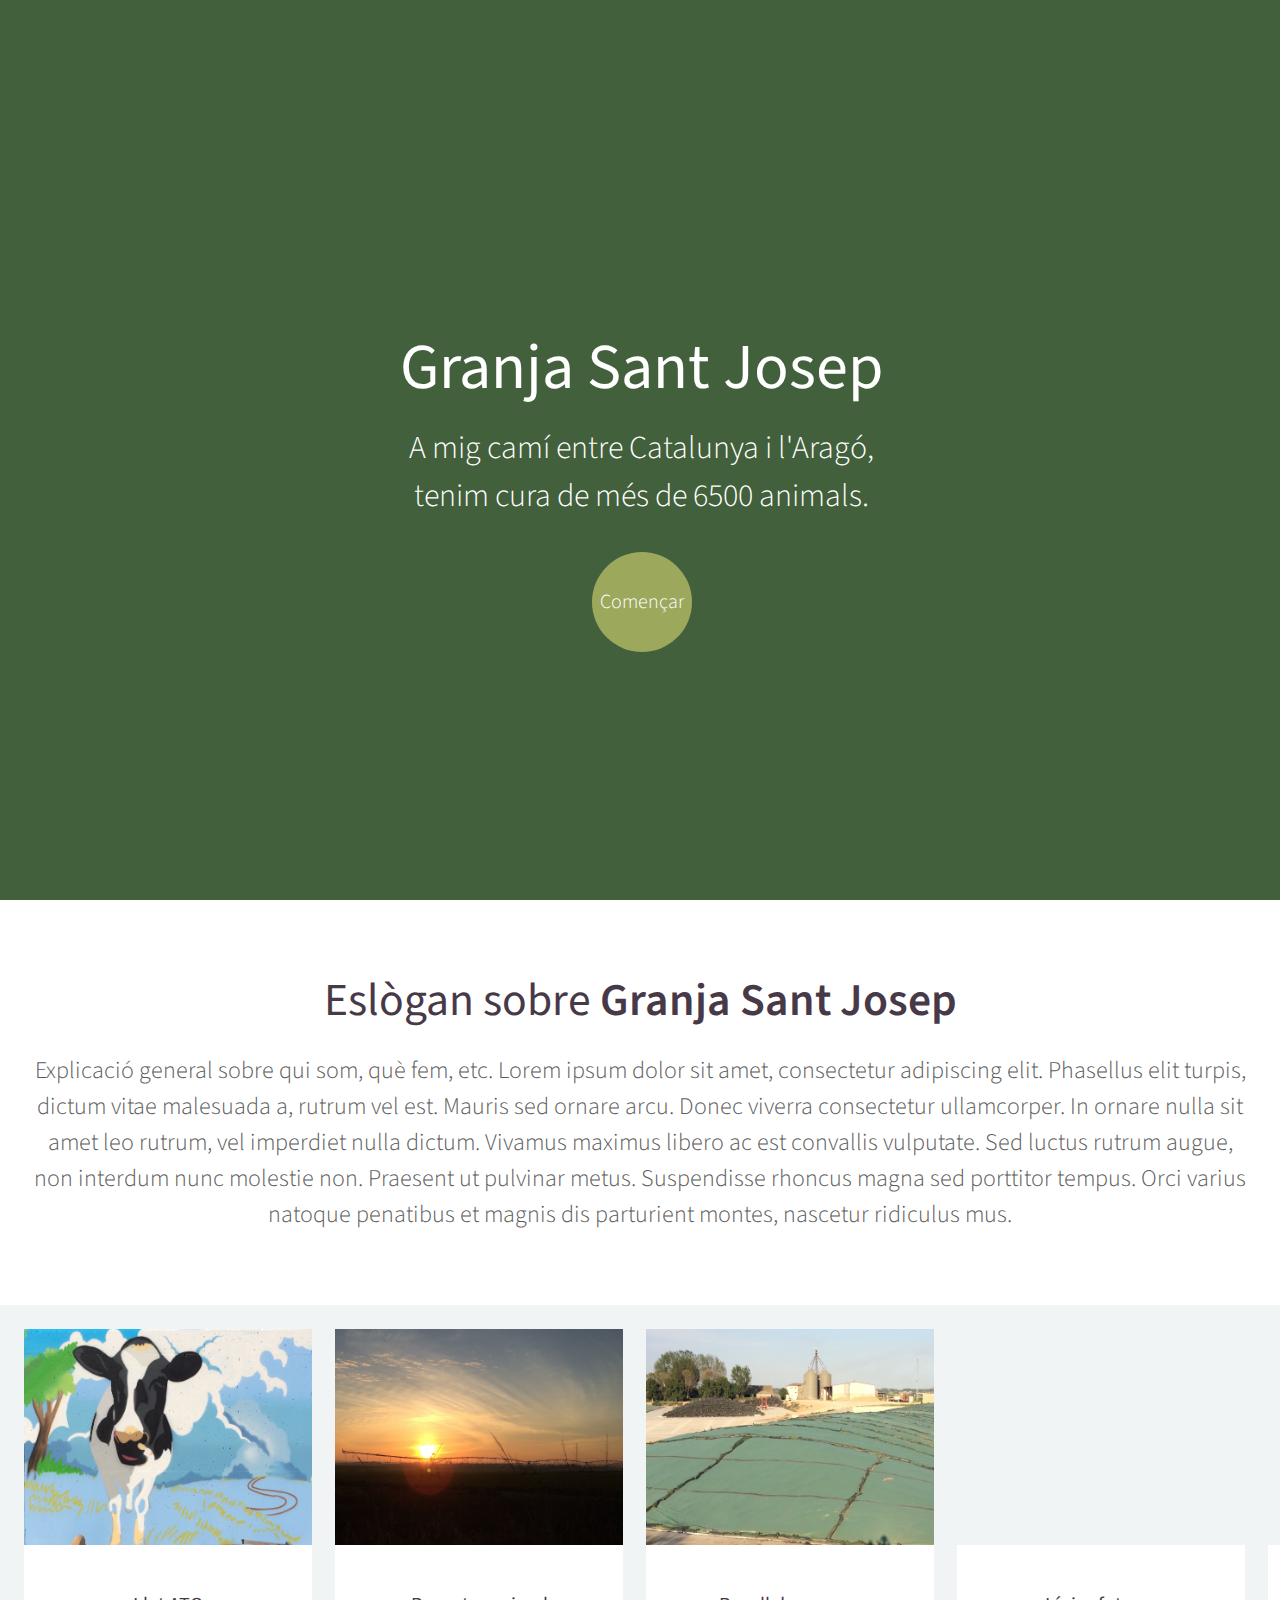
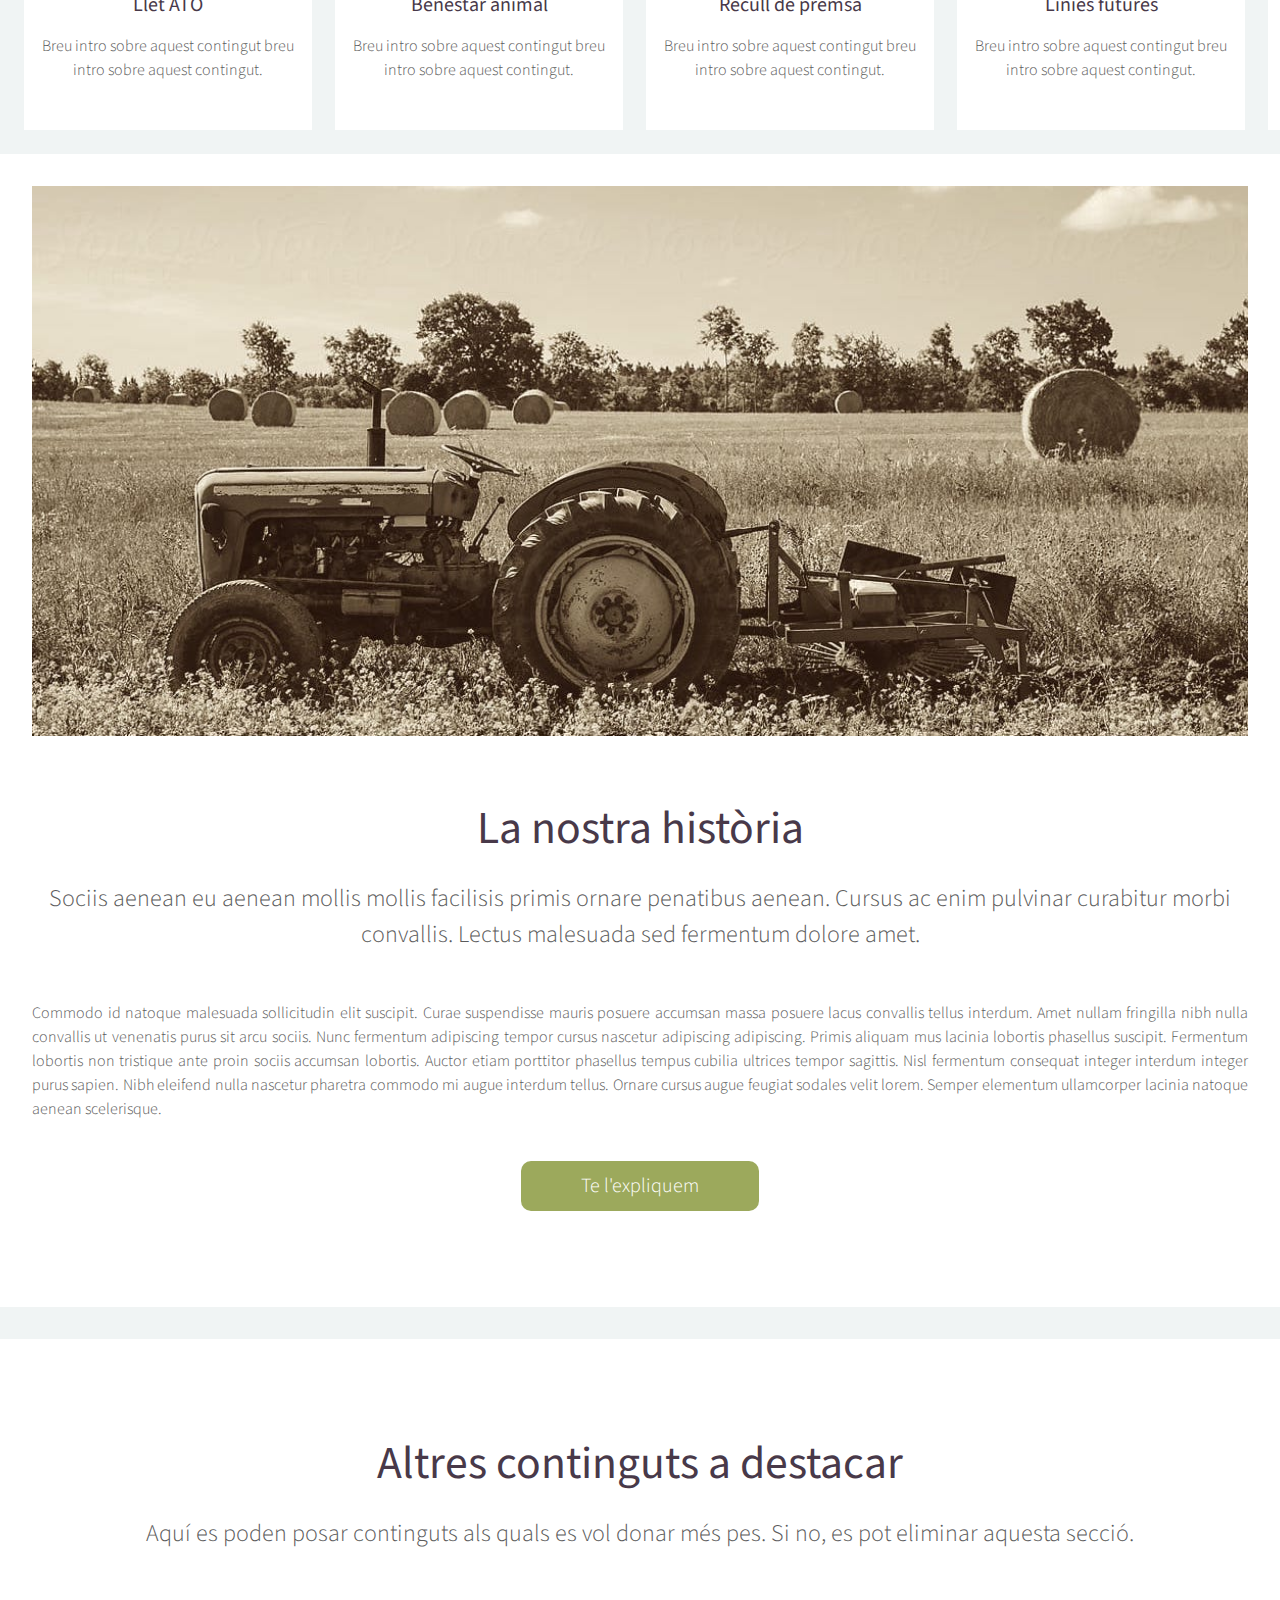
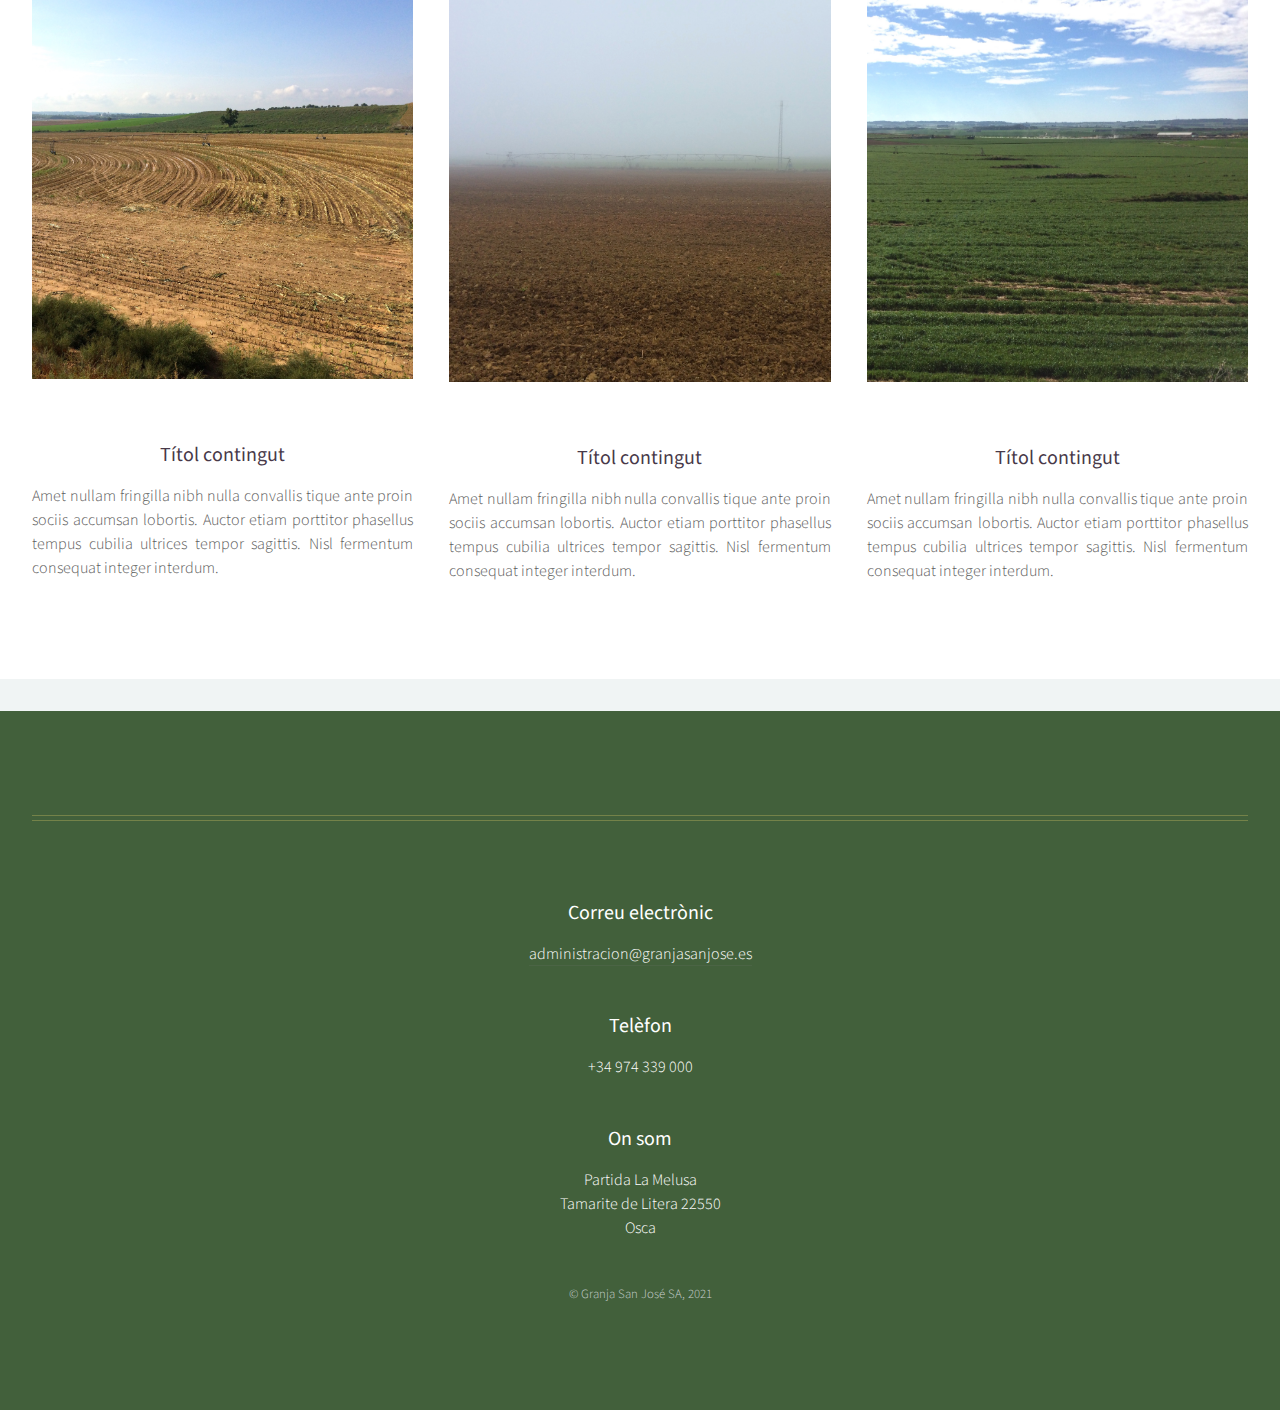
==== index.html @ 2ce29390 "Proof of concept" ====
<!DOCTYPE HTML>
<!--
	Helios by HTML5 UP
	html5up.net | @ajlkn
	Free for personal and commercial use under the CCA 3.0 license (html5up.net/license)
-->
<html>
	<head>
		<title>Granja Sant Josep</title>
		<meta charset="utf-8" />
		<meta name="viewport" content="width=device-width, initial-scale=1, user-scalable=no" />
		<link rel="stylesheet" href="assets/css/main.css" />
		<noscript><link rel="stylesheet" href="assets/css/noscript.css" /></noscript>
	</head>
	<body class="homepage is-preload">
		<div id="page-wrapper">

			<!-- Header -->
				<div id="header">

					<!-- Inner -->
						<div class="inner">
							<header>
								<h1><a href="index.html" id="logo">Granja Sant Josep</a></h1>
								<br />
								<p>A mig camí entre Catalunya i l'Aragó,<br />
									tenim cura de més de 6500 animals.</p>
							</header>
							<footer>
								<a href="#banner" class="button circled scrolly">Començar</a>
							</footer>
						</div>

				</div>

			<!-- Banner -->
				<section id="banner">
					<header>
						<h2>Eslògan sobre <strong>Granja Sant Josep</strong></h2>
						<p>
							Explicació general sobre qui som, què fem, etc. Lorem ipsum dolor sit amet, consectetur adipiscing elit. Phasellus elit turpis, dictum vitae malesuada a, rutrum vel est. Mauris sed ornare arcu. Donec viverra consectetur ullamcorper. In ornare nulla sit amet leo rutrum, vel imperdiet nulla dictum. Vivamus maximus libero ac est convallis vulputate. Sed luctus rutrum augue, non interdum nunc molestie non. Praesent ut pulvinar metus. Suspendisse rhoncus magna sed porttitor tempus. Orci varius natoque penatibus et magnis dis parturient montes, nascetur ridiculus mus.
						</p>
					</header>
				</section>

			<!-- Carousel -->
				<section class="carousel">
					<div class="reel">

						<article>
							<a href="#" class="image featured"><img src="images/pic01.jpg" alt="" /></a>
							<header>
								<h3><a href="#">Llet ATO</a></h3>
							</header>
							<p>Breu intro sobre aquest contingut breu intro sobre aquest contingut.</p>
						</article>

						<article>
							<a href="#" class="image featured"><img src="images/pic02.jpg" alt="" /></a>
							<header>
								<h3><a href="#">Benestar animal</a></h3>
							</header>
							<p>Breu intro sobre aquest contingut breu intro sobre aquest contingut.</p>
						</article>

						<article>
							<a href="#" class="image featured"><img src="images/pic03.jpg" alt="" /></a>
							<header>
								<h3><a href="#">Recull de premsa</a></h3>
							</header>
							<p>Breu intro sobre aquest contingut breu intro sobre aquest contingut.</p>
						</article>

						<article>
							<a href="#" class="image featured"><img src="images/pic04.jpg" alt="" /></a>
							<header>
								<h3><a href="#">Línies futures</a></h3>
							</header>
							<p>Breu intro sobre aquest contingut breu intro sobre aquest contingut.</p>
						</article>

						<article>
							<a href="#" class="image featured"><img src="images/pic05.jpg" alt="" /></a>
							<header>
								<h3><a href="#">El nostre equip</a></h3>
							</header>
							<p>Breu intro sobre aquest contingut breu intro sobre aquest contingut.</p>
						</article>

						<article>
							<a href="#" class="image featured"><img src="images/pic06.jpg" alt="" /></a>
							<header>
								<h3><a href="#">Treballa amb nosaltres</a></h3>
							</header>
							<p>Breu intro sobre aquest contingut breu intro sobre aquest contingut.</p>
						</article>

					</div>
				</section>

			<!-- Main -->
				<div class="wrapper style2">

					<article id="main" class="container special">
						<a href="#" class="image featured"><img src="images/history.jpg" alt="" /></a>
						<header>
							<h2><a href="#">La nostra història</a></h2>
							<p>
								Sociis aenean eu aenean mollis mollis facilisis primis ornare penatibus aenean. Cursus ac enim
								pulvinar curabitur morbi convallis. Lectus malesuada sed fermentum dolore amet.
							</p>
						</header>
						<p>
							Commodo id natoque malesuada sollicitudin elit suscipit. Curae suspendisse mauris posuere accumsan massa
							posuere lacus convallis tellus interdum. Amet nullam fringilla nibh nulla convallis ut venenatis purus
							sit arcu sociis. Nunc fermentum adipiscing tempor cursus nascetur adipiscing adipiscing. Primis aliquam
							mus lacinia lobortis phasellus suscipit. Fermentum lobortis non tristique ante proin sociis accumsan
							lobortis. Auctor etiam porttitor phasellus tempus cubilia ultrices tempor sagittis. Nisl fermentum
							consequat integer interdum integer purus sapien. Nibh eleifend nulla nascetur pharetra commodo mi augue
							interdum tellus. Ornare cursus augue feugiat sodales velit lorem. Semper elementum ullamcorper lacinia
							natoque aenean scelerisque.
						</p>
						<footer>
							<a href="#" class="button">Te l'expliquem</a>
						</footer>
					</article>

				</div>

			<!-- Features -->
				<div class="wrapper style1">

					<section id="features" class="container special">
						<header>
							<h2>Altres continguts a destacar</h2>
							<p>Aquí es poden posar continguts als quals es vol donar més pes. Si no, es pot eliminar aquesta secció.</p>
						</header>
						<div class="row">
							<article class="col-4 col-12-mobile special">
								<a href="#" class="image featured"><img src="images/pic07.jpg" alt="" /></a>
								<header>
									<h3><a href="#">Títol contingut</a></h3>
								</header>
								<p>
									Amet nullam fringilla nibh nulla convallis tique ante proin sociis accumsan lobortis. Auctor etiam
									porttitor phasellus tempus cubilia ultrices tempor sagittis. Nisl fermentum consequat integer interdum.
								</p>
							</article>
							<article class="col-4 col-12-mobile special">
								<a href="#" class="image featured"><img src="images/pic08.jpg" alt="" /></a>
								<header>
									<h3><a href="#">Títol contingut</a></h3>
								</header>
								<p>
									Amet nullam fringilla nibh nulla convallis tique ante proin sociis accumsan lobortis. Auctor etiam
									porttitor phasellus tempus cubilia ultrices tempor sagittis. Nisl fermentum consequat integer interdum.
								</p>
							</article>
							<article class="col-4 col-12-mobile special">
								<a href="#" class="image featured"><img src="images/pic09.jpg" alt="" /></a>
								<header>
									<h3><a href="#">Títol contingut</a></h3>
								</header>
								<p>
									Amet nullam fringilla nibh nulla convallis tique ante proin sociis accumsan lobortis. Auctor etiam
									porttitor phasellus tempus cubilia ultrices tempor sagittis. Nisl fermentum consequat integer interdum.
								</p>
							</article>
						</div>
					</section>

				</div>

			<!-- Footer -->
				<div id="footer">
					<div class="container">
						<div class="row">
							<div class="col-12">
<hr />
								<!-- Contact -->
									<section class="contact">
										<header>
											<h3>Correu electrònic</h3>
										</header>
										<p><a href="#">administracion@granjasanjose.es</a></p>
										<header>
											<h3>Telèfon</h3>
										</header>
										<p>+34 974 339 000</p>
										<header>
											<h3>On som</h3>
										</header>
										<p>Partida La Melusa<br />
											Tamarite de Litera 22550<br />
											Osca</p>									
										</section>

								<!-- Copyright -->
									<div class="copyright">
										<ul class="menu">
											<li>&copy; Granja San José SA, 2021</li>
										</ul>
									</div>

							</div>

						</div>
					</div>
				</div>

		</div>

		<!-- Scripts -->
			<script src="assets/js/jquery.min.js"></script>
			<script src="assets/js/jquery.dropotron.min.js"></script>
			<script src="assets/js/jquery.scrolly.min.js"></script>
			<script src="assets/js/jquery.scrollex.min.js"></script>
			<script src="assets/js/browser.min.js"></script>
			<script src="assets/js/breakpoints.min.js"></script>
			<script src="assets/js/util.js"></script>
			<script src="assets/js/main.js"></script>

	</body>
</html>
---- assets/css/main.css ----
@charset "UTF-8";
@import url("https://fonts.googleapis.com/css?family=Source+Sans+Pro:300,300italic,400,400italic,600");
@import url("fontawesome-all.min.css");
html,
body,
div,
span,
applet,
object,
iframe,
h1,
h2,
h3,
h4,
h5,
h6,
p,
blockquote,
pre,
a,
abbr,
acronym,
address,
big,
cite,
code,
del,
dfn,
em,
img,
ins,
kbd,
q,
s,
samp,
small,
strike,
strong,
sub,
sup,
tt,
var,
b,
u,
i,
center,
dl,
dt,
dd,
ol,
ul,
li,
fieldset,
form,
label,
legend,
table,
caption,
tbody,
tfoot,
thead,
tr,
th,
td,
article,
aside,
canvas,
details,
embed,
figure,
figcaption,
footer,
header,
hgroup,
menu,
nav,
output,
ruby,
section,
summary,
time,
mark,
audio,
video {
  margin: 0;
  padding: 0;
  border: 0;
  font-size: 100%;
  font: inherit;
  vertical-align: baseline;
}

article,
aside,
details,
figcaption,
figure,
footer,
header,
hgroup,
menu,
nav,
section {
  display: block;
}

body {
  line-height: 1;
}

ol,
ul {
  list-style: none;
}

blockquote,
q {
  quotes: none;
}

blockquote:before, blockquote:after,
q:before,
q:after {
  content: "";
  content: none;
}

table {
  border-collapse: collapse;
  border-spacing: 0;
}

body {
  -webkit-text-size-adjust: none;
}

mark {
  background-color: transparent;
  color: inherit;
}

input::-moz-focus-inner {
  border: 0;
  padding: 0;
}

input,
select,
textarea {
  -moz-appearance: none;
  -webkit-appearance: none;
  -ms-appearance: none;
  appearance: none;
}

/* Basic */
html {
  -webkit-box-sizing: border-box;
          box-sizing: border-box;
}

*,
*:before,
*:after {
  -webkit-box-sizing: inherit;
          box-sizing: inherit;
}

body {
  background: #f0f4f4;
  color: #5b5b5b;
  font-size: 15pt;
  line-height: 1.85em;
  font-family: "Source Sans Pro", sans-serif;
  font-weight: 300;
}

body.is-preload *,
body.is-preload *:before,
body.is-preload *:after {
  -webkit-animation: none !important;
  animation: none !important;
  -webkit-transition: none !important;
  transition: none !important;
}

input,
textarea,
select {
  font-size: 15pt;
  line-height: 1.85em;
  font-family: "Source Sans Pro", sans-serif;
  font-weight: 300;
}

h1,
h2,
h3,
h4,
h5,
h6 {
  font-weight: 400;
  color: #483949;
  line-height: 1.25em;
}

h1 a,
h2 a,
h3 a,
h4 a,
h5 a,
h6 a {
  color: inherit;
  text-decoration: none;
  border-bottom-color: transparent;
}

h1 strong,
h2 strong,
h3 strong,
h4 strong,
h5 strong,
h6 strong {
  font-weight: 600;
}

h2 {
  font-size: 2.85em;
}

h3 {
  font-size: 1.25em;
}

h4 {
  font-size: 1em;
  margin: 0 0 0.25em 0;
}

strong,
b {
  font-weight: 400;
  color: #483949;
}

em,
i {
  font-style: italic;
}

a {
  color: inherit;
  border-bottom: solid 1px rgba(128, 128, 128, 0.15);
  text-decoration: none;
  -webkit-transition: background-color 0.35s ease-in-out, color 0.35s ease-in-out, border-bottom-color 0.35s ease-in-out;
  transition: background-color 0.35s ease-in-out, color 0.35s ease-in-out, border-bottom-color 0.35s ease-in-out;
}

a:hover {
  color: #748249;
  border-bottom-color: transparent;
}

sub {
  position: relative;
  top: 0.5em;
  font-size: 0.8em;
}

sup {
  position: relative;
  top: -0.5em;
  font-size: 0.8em;
}

blockquote {
  border-left: solid 0.5em #ddd;
  padding: 1em 0 1em 2em;
  font-style: italic;
}

p,
ul,
ol,
dl,
table {
  margin-bottom: 1em;
}

p {
  text-align: justify;
}

br.clear {
  clear: both;
}

hr {
  position: relative;
  display: block;
  border: 0;
  top: 0em;
  margin-bottom: 5em;
  height: 6px;
  border-top: solid 1px #748249;
  border-bottom: solid 1px #748249;
}

hr:before {
  left: -1px;
}

hr:after {
  right: -1px;
}

.timestamp {
  color: rgba(128, 128, 128, 0.75);
  font-size: 0.8em;
}

/* Container */
.container {
  margin: 0 auto;
  max-width: 100%;
  width: 1400px;
}

@media screen and (max-width: 1680px) {
  .container {
    width: 1200px;
  }
}

@media screen and (max-width: 1280px) {
  .container {
    width: 100%;
  }
}

@media screen and (max-width: 960px) {
  .container {
    width: 100%;
  }
}

@media screen and (max-width: 840px) {
  .container {
    width: 100%;
  }
}

@media screen and (max-width: 736px) {
  .container {
    width: 100%;
  }
}

/* Row */
.row {
  display: -webkit-box;
  display: -ms-flexbox;
  display: flex;
  -ms-flex-wrap: wrap;
      flex-wrap: wrap;
  -webkit-box-sizing: border-box;
          box-sizing: border-box;
  -webkit-box-align: stretch;
      -ms-flex-align: stretch;
          align-items: stretch;
}

.row > * {
  -webkit-box-sizing: border-box;
          box-sizing: border-box;
}

.row.gtr-uniform > * > :last-child {
  margin-bottom: 0;
}

.row.aln-left {
  -webkit-box-pack: start;
      -ms-flex-pack: start;
          justify-content: flex-start;
}

.row.aln-center {
  -webkit-box-pack: center;
      -ms-flex-pack: center;
          justify-content: center;
}

.row.aln-right {
  -webkit-box-pack: end;
      -ms-flex-pack: end;
          justify-content: flex-end;
}

.row.aln-top {
  -webkit-box-align: start;
      -ms-flex-align: start;
          align-items: flex-start;
}

.row.aln-middle {
  -webkit-box-align: center;
      -ms-flex-align: center;
          align-items: center;
}

.row.aln-bottom {
  -webkit-box-align: end;
      -ms-flex-align: end;
          align-items: flex-end;
}

.row > .imp {
  -webkit-box-ordinal-group: 0;
      -ms-flex-order: -1;
          order: -1;
}

.row > .col-1 {
  width: 8.33333%;
}

.row > .off-1 {
  margin-left: 8.33333%;
}

.row > .col-2 {
  width: 16.66667%;
}

.row > .off-2 {
  margin-left: 16.66667%;
}

.row > .col-3 {
  width: 25%;
}

.row > .off-3 {
  margin-left: 25%;
}

.row > .col-4 {
  width: 33.33333%;
}

.row > .off-4 {
  margin-left: 33.33333%;
}

.row > .col-5 {
  width: 41.66667%;
}

.row > .off-5 {
  margin-left: 41.66667%;
}

.row > .col-6 {
  width: 50%;
}

.row > .off-6 {
  margin-left: 50%;
}

.row > .col-7 {
  width: 58.33333%;
}

.row > .off-7 {
  margin-left: 58.33333%;
}

.row > .col-8 {
  width: 66.66667%;
}

.row > .off-8 {
  margin-left: 66.66667%;
}

.row > .col-9 {
  width: 75%;
}

.row > .off-9 {
  margin-left: 75%;
}

.row > .col-10 {
  width: 83.33333%;
}

.row > .off-10 {
  margin-left: 83.33333%;
}

.row > .col-11 {
  width: 91.66667%;
}

.row > .off-11 {
  margin-left: 91.66667%;
}

.row > .col-12 {
  width: 100%;
}

.row > .off-12 {
  margin-left: 100%;
}

.row.gtr-0 {
  margin-top: 0px;
  margin-left: 0px;
}

.row.gtr-0 > * {
  padding: 0px 0 0 0px;
}

.row.gtr-0.gtr-uniform {
  margin-top: 0px;
}

.row.gtr-0.gtr-uniform > * {
  padding-top: 0px;
}

.row.gtr-25 {
  margin-top: -10px;
  margin-left: -10px;
}

.row.gtr-25 > * {
  padding: 10px 0 0 10px;
}

.row.gtr-25.gtr-uniform {
  margin-top: -10px;
}

.row.gtr-25.gtr-uniform > * {
  padding-top: 10px;
}

.row.gtr-50 {
  margin-top: -20px;
  margin-left: -20px;
}

.row.gtr-50 > * {
  padding: 20px 0 0 20px;
}

.row.gtr-50.gtr-uniform {
  margin-top: -20px;
}

.row.gtr-50.gtr-uniform > * {
  padding-top: 20px;
}

.row {
  margin-top: -40px;
  margin-left: -40px;
}

.row > * {
  padding: 40px 0 0 40px;
}

.row.gtr-uniform {
  margin-top: -40px;
}

.row.gtr-uniform > * {
  padding-top: 40px;
}

.row.gtr-150 {
  margin-top: -60px;
  margin-left: -60px;
}

.row.gtr-150 > * {
  padding: 60px 0 0 60px;
}

.row.gtr-150.gtr-uniform {
  margin-top: -60px;
}

.row.gtr-150.gtr-uniform > * {
  padding-top: 60px;
}

.row.gtr-200 {
  margin-top: -80px;
  margin-left: -80px;
}

.row.gtr-200 > * {
  padding: 80px 0 0 80px;
}

.row.gtr-200.gtr-uniform {
  margin-top: -80px;
}

.row.gtr-200.gtr-uniform > * {
  padding-top: 80px;
}

@media screen and (max-width: 1680px) {
  .row {
    display: -webkit-box;
    display: -ms-flexbox;
    display: flex;
    -ms-flex-wrap: wrap;
        flex-wrap: wrap;
    -webkit-box-sizing: border-box;
            box-sizing: border-box;
    -webkit-box-align: stretch;
        -ms-flex-align: stretch;
            align-items: stretch;
  }
  .row > * {
    -webkit-box-sizing: border-box;
            box-sizing: border-box;
  }
  .row.gtr-uniform > * > :last-child {
    margin-bottom: 0;
  }
  .row.aln-left {
    -webkit-box-pack: start;
        -ms-flex-pack: start;
            justify-content: flex-start;
  }
  .row.aln-center {
    -webkit-box-pack: center;
        -ms-flex-pack: center;
            justify-content: center;
  }
  .row.aln-right {
    -webkit-box-pack: end;
        -ms-flex-pack: end;
            justify-content: flex-end;
  }
  .row.aln-top {
    -webkit-box-align: start;
        -ms-flex-align: start;
            align-items: flex-start;
  }
  .row.aln-middle {
    -webkit-box-align: center;
        -ms-flex-align: center;
            align-items: center;
  }
  .row.aln-bottom {
    -webkit-box-align: end;
        -ms-flex-align: end;
            align-items: flex-end;
  }
  .row > .imp-wide {
    -webkit-box-ordinal-group: 0;
        -ms-flex-order: -1;
            order: -1;
  }
  .row > .col-1-wide {
    width: 8.33333%;
  }
  .row > .off-1-wide {
    margin-left: 8.33333%;
  }
  .row > .col-2-wide {
    width: 16.66667%;
  }
  .row > .off-2-wide {
    margin-left: 16.66667%;
  }
  .row > .col-3-wide {
    width: 25%;
  }
  .row > .off-3-wide {
    margin-left: 25%;
  }
  .row > .col-4-wide {
    width: 33.33333%;
  }
  .row > .off-4-wide {
    margin-left: 33.33333%;
  }
  .row > .col-5-wide {
    width: 41.66667%;
  }
  .row > .off-5-wide {
    margin-left: 41.66667%;
  }
  .row > .col-6-wide {
    width: 50%;
  }
  .row > .off-6-wide {
    margin-left: 50%;
  }
  .row > .col-7-wide {
    width: 58.33333%;
  }
  .row > .off-7-wide {
    margin-left: 58.33333%;
  }
  .row > .col-8-wide {
    width: 66.66667%;
  }
  .row > .off-8-wide {
    margin-left: 66.66667%;
  }
  .row > .col-9-wide {
    width: 75%;
  }
  .row > .off-9-wide {
    margin-left: 75%;
  }
  .row > .col-10-wide {
    width: 83.33333%;
  }
  .row > .off-10-wide {
    margin-left: 83.33333%;
  }
  .row > .col-11-wide {
    width: 91.66667%;
  }
  .row > .off-11-wide {
    margin-left: 91.66667%;
  }
  .row > .col-12-wide {
    width: 100%;
  }
  .row > .off-12-wide {
    margin-left: 100%;
  }
  .row.gtr-0 {
    margin-top: 0px;
    margin-left: 0px;
  }
  .row.gtr-0 > * {
    padding: 0px 0 0 0px;
  }
  .row.gtr-0.gtr-uniform {
    margin-top: 0px;
  }
  .row.gtr-0.gtr-uniform > * {
    padding-top: 0px;
  }
  .row.gtr-25 {
    margin-top: -10px;
    margin-left: -10px;
  }
  .row.gtr-25 > * {
    padding: 10px 0 0 10px;
  }
  .row.gtr-25.gtr-uniform {
    margin-top: -10px;
  }
  .row.gtr-25.gtr-uniform > * {
    padding-top: 10px;
  }
  .row.gtr-50 {
    margin-top: -20px;
    margin-left: -20px;
  }
  .row.gtr-50 > * {
    padding: 20px 0 0 20px;
  }
  .row.gtr-50.gtr-uniform {
    margin-top: -20px;
  }
  .row.gtr-50.gtr-uniform > * {
    padding-top: 20px;
  }
  .row {
    margin-top: -40px;
    margin-left: -40px;
  }
  .row > * {
    padding: 40px 0 0 40px;
  }
  .row.gtr-uniform {
    margin-top: -40px;
  }
  .row.gtr-uniform > * {
    padding-top: 40px;
  }
  .row.gtr-150 {
    margin-top: -60px;
    margin-left: -60px;
  }
  .row.gtr-150 > * {
    padding: 60px 0 0 60px;
  }
  .row.gtr-150.gtr-uniform {
    margin-top: -60px;
  }
  .row.gtr-150.gtr-uniform > * {
    padding-top: 60px;
  }
  .row.gtr-200 {
    margin-top: -80px;
    margin-left: -80px;
  }
  .row.gtr-200 > * {
    padding: 80px 0 0 80px;
  }
  .row.gtr-200.gtr-uniform {
    margin-top: -80px;
  }
  .row.gtr-200.gtr-uniform > * {
    padding-top: 80px;
  }
}

@media screen and (max-width: 1280px) {
  .row {
    display: -webkit-box;
    display: -ms-flexbox;
    display: flex;
    -ms-flex-wrap: wrap;
        flex-wrap: wrap;
    -webkit-box-sizing: border-box;
            box-sizing: border-box;
    -webkit-box-align: stretch;
        -ms-flex-align: stretch;
            align-items: stretch;
  }
  .row > * {
    -webkit-box-sizing: border-box;
            box-sizing: border-box;
  }
  .row.gtr-uniform > * > :last-child {
    margin-bottom: 0;
  }
  .row.aln-left {
    -webkit-box-pack: start;
        -ms-flex-pack: start;
            justify-content: flex-start;
  }
  .row.aln-center {
    -webkit-box-pack: center;
        -ms-flex-pack: center;
            justify-content: center;
  }
  .row.aln-right {
    -webkit-box-pack: end;
        -ms-flex-pack: end;
            justify-content: flex-end;
  }
  .row.aln-top {
    -webkit-box-align: start;
        -ms-flex-align: start;
            align-items: flex-start;
  }
  .row.aln-middle {
    -webkit-box-align: center;
        -ms-flex-align: center;
            align-items: center;
  }
  .row.aln-bottom {
    -webkit-box-align: end;
        -ms-flex-align: end;
            align-items: flex-end;
  }
  .row > .imp-normal {
    -webkit-box-ordinal-group: 0;
        -ms-flex-order: -1;
            order: -1;
  }
  .row > .col-1-normal {
    width: 8.33333%;
  }
  .row > .off-1-normal {
    margin-left: 8.33333%;
  }
  .row > .col-2-normal {
    width: 16.66667%;
  }
  .row > .off-2-normal {
    margin-left: 16.66667%;
  }
  .row > .col-3-normal {
    width: 25%;
  }
  .row > .off-3-normal {
    margin-left: 25%;
  }
  .row > .col-4-normal {
    width: 33.33333%;
  }
  .row > .off-4-normal {
    margin-left: 33.33333%;
  }
  .row > .col-5-normal {
    width: 41.66667%;
  }
  .row > .off-5-normal {
    margin-left: 41.66667%;
  }
  .row > .col-6-normal {
    width: 50%;
  }
  .row > .off-6-normal {
    margin-left: 50%;
  }
  .row > .col-7-normal {
    width: 58.33333%;
  }
  .row > .off-7-normal {
    margin-left: 58.33333%;
  }
  .row > .col-8-normal {
    width: 66.66667%;
  }
  .row > .off-8-normal {
    margin-left: 66.66667%;
  }
  .row > .col-9-normal {
    width: 75%;
  }
  .row > .off-9-normal {
    margin-left: 75%;
  }
  .row > .col-10-normal {
    width: 83.33333%;
  }
  .row > .off-10-normal {
    margin-left: 83.33333%;
  }
  .row > .col-11-normal {
    width: 91.66667%;
  }
  .row > .off-11-normal {
    margin-left: 91.66667%;
  }
  .row > .col-12-normal {
    width: 100%;
  }
  .row > .off-12-normal {
    margin-left: 100%;
  }
  .row.gtr-0 {
    margin-top: 0px;
    margin-left: 0px;
  }
  .row.gtr-0 > * {
    padding: 0px 0 0 0px;
  }
  .row.gtr-0.gtr-uniform {
    margin-top: 0px;
  }
  .row.gtr-0.gtr-uniform > * {
    padding-top: 0px;
  }
  .row.gtr-25 {
    margin-top: -9px;
    margin-left: -9px;
  }
  .row.gtr-25 > * {
    padding: 9px 0 0 9px;
  }
  .row.gtr-25.gtr-uniform {
    margin-top: -9px;
  }
  .row.gtr-25.gtr-uniform > * {
    padding-top: 9px;
  }
  .row.gtr-50 {
    margin-top: -18px;
    margin-left: -18px;
  }
  .row.gtr-50 > * {
    padding: 18px 0 0 18px;
  }
  .row.gtr-50.gtr-uniform {
    margin-top: -18px;
  }
  .row.gtr-50.gtr-uniform > * {
    padding-top: 18px;
  }
  .row {
    margin-top: -36px;
    margin-left: -36px;
  }
  .row > * {
    padding: 36px 0 0 36px;
  }
  .row.gtr-uniform {
    margin-top: -36px;
  }
  .row.gtr-uniform > * {
    padding-top: 36px;
  }
  .row.gtr-150 {
    margin-top: -54px;
    margin-left: -54px;
  }
  .row.gtr-150 > * {
    padding: 54px 0 0 54px;
  }
  .row.gtr-150.gtr-uniform {
    margin-top: -54px;
  }
  .row.gtr-150.gtr-uniform > * {
    padding-top: 54px;
  }
  .row.gtr-200 {
    margin-top: -72px;
    margin-left: -72px;
  }
  .row.gtr-200 > * {
    padding: 72px 0 0 72px;
  }
  .row.gtr-200.gtr-uniform {
    margin-top: -72px;
  }
  .row.gtr-200.gtr-uniform > * {
    padding-top: 72px;
  }
}

@media screen and (max-width: 960px) {
  .row {
    display: -webkit-box;
    display: -ms-flexbox;
    display: flex;
    -ms-flex-wrap: wrap;
        flex-wrap: wrap;
    -webkit-box-sizing: border-box;
            box-sizing: border-box;
    -webkit-box-align: stretch;
        -ms-flex-align: stretch;
            align-items: stretch;
  }
  .row > * {
    -webkit-box-sizing: border-box;
            box-sizing: border-box;
  }
  .row.gtr-uniform > * > :last-child {
    margin-bottom: 0;
  }
  .row.aln-left {
    -webkit-box-pack: start;
        -ms-flex-pack: start;
            justify-content: flex-start;
  }
  .row.aln-center {
    -webkit-box-pack: center;
        -ms-flex-pack: center;
            justify-content: center;
  }
  .row.aln-right {
    -webkit-box-pack: end;
        -ms-flex-pack: end;
            justify-content: flex-end;
  }
  .row.aln-top {
    -webkit-box-align: start;
        -ms-flex-align: start;
            align-items: flex-start;
  }
  .row.aln-middle {
    -webkit-box-align: center;
        -ms-flex-align: center;
            align-items: center;
  }
  .row.aln-bottom {
    -webkit-box-align: end;
        -ms-flex-align: end;
            align-items: flex-end;
  }
  .row > .imp-narrow {
    -webkit-box-ordinal-group: 0;
        -ms-flex-order: -1;
            order: -1;
  }
  .row > .col-1-narrow {
    width: 8.33333%;
  }
  .row > .off-1-narrow {
    margin-left: 8.33333%;
  }
  .row > .col-2-narrow {
    width: 16.66667%;
  }
  .row > .off-2-narrow {
    margin-left: 16.66667%;
  }
  .row > .col-3-narrow {
    width: 25%;
  }
  .row > .off-3-narrow {
    margin-left: 25%;
  }
  .row > .col-4-narrow {
    width: 33.33333%;
  }
  .row > .off-4-narrow {
    margin-left: 33.33333%;
  }
  .row > .col-5-narrow {
    width: 41.66667%;
  }
  .row > .off-5-narrow {
    margin-left: 41.66667%;
  }
  .row > .col-6-narrow {
    width: 50%;
  }
  .row > .off-6-narrow {
    margin-left: 50%;
  }
  .row > .col-7-narrow {
    width: 58.33333%;
  }
  .row > .off-7-narrow {
    margin-left: 58.33333%;
  }
  .row > .col-8-narrow {
    width: 66.66667%;
  }
  .row > .off-8-narrow {
    margin-left: 66.66667%;
  }
  .row > .col-9-narrow {
    width: 75%;
  }
  .row > .off-9-narrow {
    margin-left: 75%;
  }
  .row > .col-10-narrow {
    width: 83.33333%;
  }
  .row > .off-10-narrow {
    margin-left: 83.33333%;
  }
  .row > .col-11-narrow {
    width: 91.66667%;
  }
  .row > .off-11-narrow {
    margin-left: 91.66667%;
  }
  .row > .col-12-narrow {
    width: 100%;
  }
  .row > .off-12-narrow {
    margin-left: 100%;
  }
  .row.gtr-0 {
    margin-top: 0px;
    margin-left: 0px;
  }
  .row.gtr-0 > * {
    padding: 0px 0 0 0px;
  }
  .row.gtr-0.gtr-uniform {
    margin-top: 0px;
  }
  .row.gtr-0.gtr-uniform > * {
    padding-top: 0px;
  }
  .row.gtr-25 {
    margin-top: -8px;
    margin-left: -8px;
  }
  .row.gtr-25 > * {
    padding: 8px 0 0 8px;
  }
  .row.gtr-25.gtr-uniform {
    margin-top: -8px;
  }
  .row.gtr-25.gtr-uniform > * {
    padding-top: 8px;
  }
  .row.gtr-50 {
    margin-top: -16px;
    margin-left: -16px;
  }
  .row.gtr-50 > * {
    padding: 16px 0 0 16px;
  }
  .row.gtr-50.gtr-uniform {
    margin-top: -16px;
  }
  .row.gtr-50.gtr-uniform > * {
    padding-top: 16px;
  }
  .row {
    margin-top: -32px;
    margin-left: -32px;
  }
  .row > * {
    padding: 32px 0 0 32px;
  }
  .row.gtr-uniform {
    margin-top: -32px;
  }
  .row.gtr-uniform > * {
    padding-top: 32px;
  }
  .row.gtr-150 {
    margin-top: -48px;
    margin-left: -48px;
  }
  .row.gtr-150 > * {
    padding: 48px 0 0 48px;
  }
  .row.gtr-150.gtr-uniform {
    margin-top: -48px;
  }
  .row.gtr-150.gtr-uniform > * {
    padding-top: 48px;
  }
  .row.gtr-200 {
    margin-top: -64px;
    margin-left: -64px;
  }
  .row.gtr-200 > * {
    padding: 64px 0 0 64px;
  }
  .row.gtr-200.gtr-uniform {
    margin-top: -64px;
  }
  .row.gtr-200.gtr-uniform > * {
    padding-top: 64px;
  }
}

@media screen and (max-width: 840px) {
  .row {
    display: -webkit-box;
    display: -ms-flexbox;
    display: flex;
    -ms-flex-wrap: wrap;
        flex-wrap: wrap;
    -webkit-box-sizing: border-box;
            box-sizing: border-box;
    -webkit-box-align: stretch;
        -ms-flex-align: stretch;
            align-items: stretch;
  }
  .row > * {
    -webkit-box-sizing: border-box;
            box-sizing: border-box;
  }
  .row.gtr-uniform > * > :last-child {
    margin-bottom: 0;
  }
  .row.aln-left {
    -webkit-box-pack: start;
        -ms-flex-pack: start;
            justify-content: flex-start;
  }
  .row.aln-center {
    -webkit-box-pack: center;
        -ms-flex-pack: center;
            justify-content: center;
  }
  .row.aln-right {
    -webkit-box-pack: end;
        -ms-flex-pack: end;
            justify-content: flex-end;
  }
  .row.aln-top {
    -webkit-box-align: start;
        -ms-flex-align: start;
            align-items: flex-start;
  }
  .row.aln-middle {
    -webkit-box-align: center;
        -ms-flex-align: center;
            align-items: center;
  }
  .row.aln-bottom {
    -webkit-box-align: end;
        -ms-flex-align: end;
            align-items: flex-end;
  }
  .row > .imp-narrower {
    -webkit-box-ordinal-group: 0;
        -ms-flex-order: -1;
            order: -1;
  }
  .row > .col-1-narrower {
    width: 8.33333%;
  }
  .row > .off-1-narrower {
    margin-left: 8.33333%;
  }
  .row > .col-2-narrower {
    width: 16.66667%;
  }
  .row > .off-2-narrower {
    margin-left: 16.66667%;
  }
  .row > .col-3-narrower {
    width: 25%;
  }
  .row > .off-3-narrower {
    margin-left: 25%;
  }
  .row > .col-4-narrower {
    width: 33.33333%;
  }
  .row > .off-4-narrower {
    margin-left: 33.33333%;
  }
  .row > .col-5-narrower {
    width: 41.66667%;
  }
  .row > .off-5-narrower {
    margin-left: 41.66667%;
  }
  .row > .col-6-narrower {
    width: 50%;
  }
  .row > .off-6-narrower {
    margin-left: 50%;
  }
  .row > .col-7-narrower {
    width: 58.33333%;
  }
  .row > .off-7-narrower {
    margin-left: 58.33333%;
  }
  .row > .col-8-narrower {
    width: 66.66667%;
  }
  .row > .off-8-narrower {
    margin-left: 66.66667%;
  }
  .row > .col-9-narrower {
    width: 75%;
  }
  .row > .off-9-narrower {
    margin-left: 75%;
  }
  .row > .col-10-narrower {
    width: 83.33333%;
  }
  .row > .off-10-narrower {
    margin-left: 83.33333%;
  }
  .row > .col-11-narrower {
    width: 91.66667%;
  }
  .row > .off-11-narrower {
    margin-left: 91.66667%;
  }
  .row > .col-12-narrower {
    width: 100%;
  }
  .row > .off-12-narrower {
    margin-left: 100%;
  }
  .row.gtr-0 {
    margin-top: 0px;
    margin-left: 0px;
  }
  .row.gtr-0 > * {
    padding: 0px 0 0 0px;
  }
  .row.gtr-0.gtr-uniform {
    margin-top: 0px;
  }
  .row.gtr-0.gtr-uniform > * {
    padding-top: 0px;
  }
  .row.gtr-25 {
    margin-top: -8px;
    margin-left: -8px;
  }
  .row.gtr-25 > * {
    padding: 8px 0 0 8px;
  }
  .row.gtr-25.gtr-uniform {
    margin-top: -8px;
  }
  .row.gtr-25.gtr-uniform > * {
    padding-top: 8px;
  }
  .row.gtr-50 {
    margin-top: -16px;
    margin-left: -16px;
  }
  .row.gtr-50 > * {
    padding: 16px 0 0 16px;
  }
  .row.gtr-50.gtr-uniform {
    margin-top: -16px;
  }
  .row.gtr-50.gtr-uniform > * {
    padding-top: 16px;
  }
  .row {
    margin-top: -32px;
    margin-left: -32px;
  }
  .row > * {
    padding: 32px 0 0 32px;
  }
  .row.gtr-uniform {
    margin-top: -32px;
  }
  .row.gtr-uniform > * {
    padding-top: 32px;
  }
  .row.gtr-150 {
    margin-top: -48px;
    margin-left: -48px;
  }
  .row.gtr-150 > * {
    padding: 48px 0 0 48px;
  }
  .row.gtr-150.gtr-uniform {
    margin-top: -48px;
  }
  .row.gtr-150.gtr-uniform > * {
    padding-top: 48px;
  }
  .row.gtr-200 {
    margin-top: -64px;
    margin-left: -64px;
  }
  .row.gtr-200 > * {
    padding: 64px 0 0 64px;
  }
  .row.gtr-200.gtr-uniform {
    margin-top: -64px;
  }
  .row.gtr-200.gtr-uniform > * {
    padding-top: 64px;
  }
}

@media screen and (max-width: 736px) {
  .row {
    display: -webkit-box;
    display: -ms-flexbox;
    display: flex;
    -ms-flex-wrap: wrap;
        flex-wrap: wrap;
    -webkit-box-sizing: border-box;
            box-sizing: border-box;
    -webkit-box-align: stretch;
        -ms-flex-align: stretch;
            align-items: stretch;
  }
  .row > * {
    -webkit-box-sizing: border-box;
            box-sizing: border-box;
  }
  .row.gtr-uniform > * > :last-child {
    margin-bottom: 0;
  }
  .row.aln-left {
    -webkit-box-pack: start;
        -ms-flex-pack: start;
            justify-content: flex-start;
  }
  .row.aln-center {
    -webkit-box-pack: center;
        -ms-flex-pack: center;
            justify-content: center;
  }
  .row.aln-right {
    -webkit-box-pack: end;
        -ms-flex-pack: end;
            justify-content: flex-end;
  }
  .row.aln-top {
    -webkit-box-align: start;
        -ms-flex-align: start;
            align-items: flex-start;
  }
  .row.aln-middle {
    -webkit-box-align: center;
        -ms-flex-align: center;
            align-items: center;
  }
  .row.aln-bottom {
    -webkit-box-align: end;
        -ms-flex-align: end;
            align-items: flex-end;
  }
  .row > .imp-mobile {
    -webkit-box-ordinal-group: 0;
        -ms-flex-order: -1;
            order: -1;
  }
  .row > .col-1-mobile {
    width: 8.33333%;
  }
  .row > .off-1-mobile {
    margin-left: 8.33333%;
  }
  .row > .col-2-mobile {
    width: 16.66667%;
  }
  .row > .off-2-mobile {
    margin-left: 16.66667%;
  }
  .row > .col-3-mobile {
    width: 25%;
  }
  .row > .off-3-mobile {
    margin-left: 25%;
  }
  .row > .col-4-mobile {
    width: 33.33333%;
  }
  .row > .off-4-mobile {
    margin-left: 33.33333%;
  }
  .row > .col-5-mobile {
    width: 41.66667%;
  }
  .row > .off-5-mobile {
    margin-left: 41.66667%;
  }
  .row > .col-6-mobile {
    width: 50%;
  }
  .row > .off-6-mobile {
    margin-left: 50%;
  }
  .row > .col-7-mobile {
    width: 58.33333%;
  }
  .row > .off-7-mobile {
    margin-left: 58.33333%;
  }
  .row > .col-8-mobile {
    width: 66.66667%;
  }
  .row > .off-8-mobile {
    margin-left: 66.66667%;
  }
  .row > .col-9-mobile {
    width: 75%;
  }
  .row > .off-9-mobile {
    margin-left: 75%;
  }
  .row > .col-10-mobile {
    width: 83.33333%;
  }
  .row > .off-10-mobile {
    margin-left: 83.33333%;
  }
  .row > .col-11-mobile {
    width: 91.66667%;
  }
  .row > .off-11-mobile {
    margin-left: 91.66667%;
  }
  .row > .col-12-mobile {
    width: 100%;
  }
  .row > .off-12-mobile {
    margin-left: 100%;
  }
  .row.gtr-0 {
    margin-top: 0px;
    margin-left: 0px;
  }
  .row.gtr-0 > * {
    padding: 0px 0 0 0px;
  }
  .row.gtr-0.gtr-uniform {
    margin-top: 0px;
  }
  .row.gtr-0.gtr-uniform > * {
    padding-top: 0px;
  }
  .row.gtr-25 {
    margin-top: -5px;
    margin-left: -5px;
  }
  .row.gtr-25 > * {
    padding: 5px 0 0 5px;
  }
  .row.gtr-25.gtr-uniform {
    margin-top: -5px;
  }
  .row.gtr-25.gtr-uniform > * {
    padding-top: 5px;
  }
  .row.gtr-50 {
    margin-top: -10px;
    margin-left: -10px;
  }
  .row.gtr-50 > * {
    padding: 10px 0 0 10px;
  }
  .row.gtr-50.gtr-uniform {
    margin-top: -10px;
  }
  .row.gtr-50.gtr-uniform > * {
    padding-top: 10px;
  }
  .row {
    margin-top: -20px;
    margin-left: -20px;
  }
  .row > * {
    padding: 20px 0 0 20px;
  }
  .row.gtr-uniform {
    margin-top: -20px;
  }
  .row.gtr-uniform > * {
    padding-top: 20px;
  }
  .row.gtr-150 {
    margin-top: -30px;
    margin-left: -30px;
  }
  .row.gtr-150 > * {
    padding: 30px 0 0 30px;
  }
  .row.gtr-150.gtr-uniform {
    margin-top: -30px;
  }
  .row.gtr-150.gtr-uniform > * {
    padding-top: 30px;
  }
  .row.gtr-200 {
    margin-top: -40px;
    margin-left: -40px;
  }
  .row.gtr-200 > * {
    padding: 40px 0 0 40px;
  }
  .row.gtr-200.gtr-uniform {
    margin-top: -40px;
  }
  .row.gtr-200.gtr-uniform > * {
    padding-top: 40px;
  }
}

/* Sections/Article */
section,
article {
  margin-bottom: 3em;
}

section > :last-child, section:last-child,
article > :last-child,
article:last-child {
  margin-bottom: 0;
}

section.special > header,
section.special > footer,
article.special > header,
article.special > footer {
  text-align: center;
}

.row > section,
.row > article {
  margin-bottom: 0;
}

header {
  margin: 0 0 1em 0;
}

header > p {
  display: block;
  font-size: 1.5em;
  margin: 1em 0 2em 0;
  line-height: 1.5em;
  text-align: inherit;
}

footer {
  margin: 2.5em 0 0 0;
}

/* Image */
.image {
  position: relative;
  display: inline-block;
  border: 0;
  outline: 0;
}

.image img {
  display: block;
  width: 100%;
}

.image.fit {
  display: block;
  width: 100%;
}

.image.featured {
  display: block;
  width: 100%;
  margin: 0 0 4em 0;
}

.image.left {
  float: left;
  margin: 0 2em 2em 0;
}

.image.centered {
  display: block;
  margin: 0 0 2em 0;
}

.image.centered img {
  margin: 0 auto;
  width: auto;
}

/* List */
ul {
  list-style: disc;
  padding-left: 1em;
}

ul li {
  padding-left: 0.5em;
}

ol {
  list-style: decimal;
  padding-left: 1.25em;
}

ol li {
  padding-left: 0.25em;
}

/* Actions */
ul.actions {
  margin: 3em 0 0 0;
  list-style: none;
  padding-left: 0;
}

form ul.actions {
  margin-top: 0;
}

ul.actions li {
  display: inline-block;
  margin: 0 0.75em 0 0.75em;
  padding-left: 0;
}

ul.actions li:first-child {
  margin-left: 0;
}

ul.actions li:last-child {
  margin-right: 0;
}

/* Divided */
ul.divided {
  list-style: none;
  padding-left: 0;
}

ul.divided li {
  border-top: solid 1px rgba(128, 128, 128, 0.2);
  padding-top: 1.5em;
  margin-top: 1.5em;
  padding-left: 0;
}

ul.divided li:first-child {
  border-top: 0;
  padding-top: 0;
  margin-top: 0;
}

/* Menu */
ul.menu {
  height: 1em;
  line-height: 1em;
  list-style: none;
  padding-left: 0;
}

ul.menu li {
  display: inline-block;
  border-left: solid 1px rgba(128, 128, 128, 0.2);
  padding-left: 1.25em;
  margin-left: 1.25em;
}

ul.menu li:first-child {
  border-left: 0;
  padding-left: 0;
  margin-left: 0;
}

/* Icons */
ul.icons {
  position: relative;
  background: rgba(128, 128, 128, 0.05);
  border-radius: 4em;
  display: inline-block;
  padding: 0.35em 0.75em 0.35em 0.75em;
  font-size: 1.25em;
  cursor: default;
  list-style: none;
}

ul.icons li {
  display: inline-block;
  padding-left: 0;
}

ul.icons li a {
  display: inline-block;
  background: none;
  width: 2.5em;
  height: 2.5em;
  line-height: 2.5em;
  text-align: center;
  border-radius: 100%;
  border: 0;
  color: inherit;
}

ul.icons li a:hover {
  color: #748249;
}

/* Form */
form label {
  display: block;
  font-weight: 400;
  color: #483949;
  margin: 0 0 1em 0;
}

form input[type="text"],
form input[type="email"],
form input[type="password"],
form select,
form textarea {
  -webkit-appearance: none;
  display: block;
  border: 0;
  background: #fafafa;
  width: 100%;
  border-radius: 0.5em;
  border: solid 1px #e5e5e5;
  padding: 1em;
  -webkit-transition: background-color 0.35s ease-in-out, border-color 0.35s ease-in-out;
  transition: background-color 0.35s ease-in-out, border-color 0.35s ease-in-out;
}

form input[type="text"]:focus,
form input[type="email"]:focus,
form input[type="password"]:focus,
form select:focus,
form textarea:focus {
  background: #fff;
  border-color: #593b60;
}

form input[type="text"],
form input[type="email"],
form input[type="password"],
form select {
  line-height: 1em;
}

form textarea {
  min-height: 9em;
}

form ::-webkit-input-placeholder {
  color: #555 !important;
}

form :-moz-placeholder {
  color: #555 !important;
}

form ::-moz-placeholder {
  color: #555 !important;
}

form :-ms-input-placeholder {
  color: #555 !important;
}

form ::-moz-focus-inner {
  border: 0;
}

/* Table */
table {
  width: 100%;
}

table.default {
  width: 100%;
}

table.default tbody tr {
  border-top: solid 1px #e5e5e5;
}

table.default tbody tr:first-child {
  border-top: 0;
}

table.default tbody tr:nth-child(2n + 1) {
  background: #fafafa;
}

table.default td {
  padding: 0.5em 1em 0.5em 1em;
}

table.default th {
  text-align: left;
  font-weight: 400;
  padding: 0.5em 1em 0.5em 1em;
}

table.default thead {
  border-bottom: solid 2px #e5e5e5;
}

table.default tfoot {
  border-top: solid 2px #e5e5e5;
}

/* Button */
input[type="button"],
input[type="submit"],
input[type="reset"],
button,
.button {
  position: relative;
  display: inline-block;
  background: #9ca95c;
  /* AMG color botó començar */
  color: #fff;
  text-align: center;
  border-radius: 0.5em;
  text-decoration: none;
  padding: 0.65em 3em 0.65em 3em;
  border: 0;
  cursor: pointer;
  outline: 0;
  font-size: 1.25em;
  font-weight: 300;
  -webkit-transition: background-color 0.35s ease-in-out, color 0.35s ease-in-out, border-bottom-color 0.35s ease-in-out;
  transition: background-color 0.35s ease-in-out, color 0.35s ease-in-out, border-bottom-color 0.35s ease-in-out;
}

input[type="button"]:hover,
input[type="submit"]:hover,
input[type="reset"]:hover,
button:hover,
.button:hover {
  color: #fff;
  background: #748249;
  /* AMG color botó començar hover */
}

input[type="button"].alt,
input[type="submit"].alt,
input[type="reset"].alt,
button.alt,
.button.alt {
  background: #42603b;
}

input[type="button"].alt:hover,
input[type="submit"].alt:hover,
input[type="reset"].alt:hover,
button.alt:hover,
.button.alt:hover {
  background: #3b353c;
}

/* Post */
.post.stub {
  text-align: center;
}

.post.stub header {
  margin: 0;
}

/* Icons */
.icon {
  text-decoration: none;
  text-decoration: none;
}

.icon:before {
  -moz-osx-font-smoothing: grayscale;
  -webkit-font-smoothing: antialiased;
  display: inline-block;
  font-style: normal;
  font-variant: normal;
  text-rendering: auto;
  line-height: 1;
  text-transform: none !important;
  font-family: 'Font Awesome 5 Free';
  font-weight: 400;
}

.icon:before {
  line-height: inherit;
  font-size: 1.25em;
}

.icon > .label {
  display: none;
}

.icon.solid:before {
  font-weight: 900;
}

.icon.brands:before {
  font-family: "Font Awesome 5 Brands";
}

.icon.circled {
  position: relative;
  display: inline-block;
  background: #42603b;
  color: #fff;
  border-radius: 100%;
  width: 3em;
  height: 3em;
  line-height: 3em;
  text-align: center;
  font-size: 1.25em;
}

header .icon.circled {
  margin: 0 0 2em 0;
}

/* Wrapper */
.wrapper {
  background: #fff;
  margin: 0 0 2em 0;
  padding: 6em 0 6em 0;
}

.wrapper.style2 {
  padding-top: 2em;
}

/* Header */
#header {
  position: relative;
  background-image: url("../../images/header.jpg");
  background-size: cover;
  background-position: center center;
  background-attachment: fixed;
  color: #fff;
  text-align: center;
  padding: 7.5em 0 2em 0;
  cursor: default;
}

#header:before {
  content: "";
  display: inline-block;
  vertical-align: middle;
  height: 100%;
}

#header .inner {
  position: relative;
  z-index: 1;
  margin: 0;
  display: inline-block;
  vertical-align: middle;
}

#header header {
  display: inline-block;
}

#header header > p {
  font-size: 2em;
  margin: 0;
}

#header h1 {
  color: #fff;
  font-size: 3em;
  line-height: 1em;
}

#header h1 a {
  color: inherit;
}

#header .button {
  display: inline-block;
  border-radius: 100%;
  width: 5em;
  height: 5em;
  line-height: 5em;
  text-align: center;
  font-size: 1.25em;
  padding: 0;
}

#header hr {
  top: 1.5em;
  margin-bottom: 3em;
  border-bottom-color: #9ca95c;
  -webkit-box-shadow: inset 0 1px 0 0 #9ca95c;
          box-shadow: inset 0 1px 0 0 #9ca95c;
}

#header hr:before, #header hr:after {
  background: #9ca95c;
}

#header footer {
  margin: 1em 0 0 0;
}

body.homepage #header {
  height: 100vh;
  min-height: 40em;
}

body.homepage #header h1 {
  font-size: 4em;
}

body.homepage #header:after {
  content: "";
  background: #42603b;
  display: block;
  position: absolute;
  left: 0;
  top: 0;
  width: 100%;
  height: 100%;
  opacity: 0.75;
  /* AMG opacitat imatge capçalera */
  -webkit-transition: opacity 2.5s ease-in-out;
  transition: opacity 2.5s ease-in-out;
  -webkit-transition-delay: 0.5s;
  transition-delay: 0.5s;
}

body.homepage.is-preload #header:after {
  opacity: 1;
}

/* Nav */
#nav {
  position: absolute;
  top: 0;
  left: 0;
  width: 100%;
  text-align: center;
  padding: 1.5em 0 1.5em 0;
  z-index: 1;
  overflow: hidden;
}

#nav > ul {
  line-height: 0px;
  position: relative;
  display: inline-block;
  margin: 0;
  height: 21px;
}

#nav > ul:before, #nav > ul:after {
  content: "";
  display: block;
  width: 300%;
  position: absolute;
  top: 50%;
  margin-top: -2px;
  height: 5px;
}

#nav > ul:before {
  left: 100%;
  margin-left: 1px;
}

#nav > ul:after {
  right: 100%;
  margin-right: 1px;
}

#nav > ul > li {
  display: inline-block;
  margin: -9px 0.5em 0 0.5em;
  border-radius: 0.5em;
  padding: 0.85em;
  border: solid 1px transparent;
  -webkit-transition: color 0.35s ease-in-out, border-color 0.35s ease-in-out;
  transition: color 0.35s ease-in-out, border-color 0.35s ease-in-out;
}

#nav > ul > li.active {
  border-color: #9ca95c;
}

#nav > ul > li > a,
#nav > ul > li > span {
  display: block;
  color: inherit;
  text-decoration: none;
  border: 0;
  outline: 0;
}

#nav > ul > li > ul {
  display: none;
}

.dropotron {
  background: rgba(255, 255, 255, 0.975);
  padding: 1em 1.25em 1em 1.25em;
  line-height: 1em;
  height: auto;
  text-align: left;
  border-radius: 0.5em;
  -webkit-box-shadow: 0 0.15em 0.25em 0 rgba(0, 0, 0, 0.25);
          box-shadow: 0 0.15em 0.25em 0 rgba(0, 0, 0, 0.25);
  min-width: 12em;
  margin-top: -1em;
  list-style: none;
}

.dropotron li {
  border-top: solid 1px rgba(128, 128, 128, 0.2);
  color: #5b5b5b;
  padding-left: 0;
}

.dropotron li:first-child {
  border-top: 0;
}

.dropotron li:hover {
  color: #748249;
}

.dropotron li a,
.dropotron li span {
  display: block;
  border: 0;
  padding: 0.5em 0 0.5em 0;
  -webkit-transition: color 0.35s ease-in-out;
  transition: color 0.35s ease-in-out;
}

.dropotron.level-0 {
  margin-top: 2em;
  font-size: 0.9em;
}

.dropotron.level-0:before {
  content: "";
  position: absolute;
  left: 50%;
  top: -0.7em;
  margin-left: -0.75em;
  border-bottom: solid 0.75em rgba(255, 255, 255, 0.975);
  border-left: solid 0.75em rgba(64, 64, 64, 0);
  border-right: solid 0.75em rgba(64, 64, 64, 0);
}

/* Banner */
#banner {
  background: #fff;
  text-align: center;
  padding: 4.5em 0 4.5em 0;
  margin-bottom: 0;
}

#banner header > p {
  margin-bottom: 0;
}

/* Content */
#content > hr {
  top: 3em;
  margin-bottom: 6em;
}

#content > section {
  margin-bottom: 0;
}

/* Sidebar */
#sidebar > hr {
  top: 3em;
  margin-bottom: 6em;
}

#sidebar > hr.first {
  display: none;
}

#sidebar > section {
  margin-bottom: 0;
}

/* Main */
#main {
  margin-bottom: 0;
}

#main section:first-of-type {
  padding-top: 2em;
}

/* Footer */
#footer {
  position: relative;
  overflow: hidden;
  padding: 6em 0 6em 0;
  background: #42603b;
  color: #fff;
}

#footer .icon.circled {
  background: #fff;
  color: #42603b;
}

#footer header {
  text-align: center;
  cursor: default;
}

#footer h2,
#footer h3,
#footer h4,
#footer h5,
#footer h6 {
  color: #fff;
}

#footer .contact {
  text-align: center;
}

#footer .contact p {
  text-align: center;
  margin: 0 0 3em 0;
}

#footer .contact a:hover {
  color: #9ca95c;
}

#footer .copyright {
  text-align: center;
  color: rgba(244, 244, 255, 0.75);
  font-size: 0.8em;
  cursor: default;
}

#footer .copyright a {
  color: rgba(128, 128, 128, 0.75);
}

#footer .copyright a:hover {
  color: rgba(212, 212, 212, 0.85);
}

/* Carousel */
.carousel {
  position: relative;
  overflow: hidden;
  padding: 2em 0 2em 0;
  margin-bottom: 0;
}

.carousel .forward,
.carousel .backward {
  position: absolute;
  top: 50%;
  width: 6em;
  height: 12em;
  margin-top: -6em;
  cursor: pointer;
}

.carousel .forward:before,
.carousel .backward:before {
  content: "";
  display: block;
  width: 6em;
  height: 6em;
  border-radius: 100%;
  background-color: rgba(57, 73, 57, 0.5);
  position: absolute;
  top: 50%;
  margin-top: -3em;
  -webkit-transition: background-color 0.35s ease-in-out;
  transition: background-color 0.35s ease-in-out;
  -webkit-backface-visibility: hidden;
}

.carousel .forward:after,
.carousel .backward:after {
  content: "";
  width: 3em;
  height: 3em;
  position: absolute;
  top: 50%;
  margin: -1.5em 0 0 0;
  background: url("images/arrow.svg") no-repeat center center;
}

.carousel .forward:hover:before,
.carousel .backward:hover:before {
  background-color: #9ca95c;
}

.carousel .forward {
  right: 0;
}

.carousel .forward:before {
  right: -3em;
}

.carousel .forward:after {
  right: -0.25em;
}

.carousel .backward {
  left: 0;
}

.carousel .backward:before {
  left: -3em;
}

.carousel .backward:after {
  left: -0.25em;
  -webkit-transform: scaleX(-1);
  transform: scaleX(-1);
}

.carousel .reel {
  white-space: nowrap;
  position: relative;
  -webkit-overflow-scrolling: touch;
  padding: 0 2em 0 2em;
}

.carousel article {
  display: inline-block;
  width: 18em;
  background: #fff;
  text-align: center;
  padding: 0 1em 3em 1em;
  margin: 0 2em 0 0;
  white-space: normal;
  opacity: 1;
  -webkit-transition: opacity 0.75s ease-in-out;
  transition: opacity 0.75s ease-in-out;
}

.carousel article.loading {
  opacity: 0;
}

.carousel article .image {
  position: relative;
  left: -1em;
  top: 0;
  width: auto;
  margin-right: -2em;
  margin-bottom: 3em;
}

.carousel article p {
  text-align: center;
}

/* Wide */
@media screen and (max-width: 1680px) {
  /* Basic */
  body,
  input,
  textarea,
  select {
    font-size: 14pt;
    line-height: 1.75em;
  }
  /* Carousel */
  .carousel {
    padding: 1.5em 0 1.5em 0;
  }
  .carousel .reel {
    padding: 0 1.5em 0 1.5em;
  }
  .carousel article {
    width: 18em;
    margin: 0 1.25em 0 0;
  }
}

/* Normal */
@media screen and (max-width: 1280px) {
  /* Basic */
  body,
  input,
  textarea,
  select {
    font-size: 12pt;
    line-height: 1.5em;
  }
  /* Wrapper */
  .wrapper {
    padding-left: 2em;
    padding-right: 2em;
  }
  /* Header */
  #header {
    background-attachment: scroll;
  }
  #header .inner {
    padding-left: 2em;
    padding-right: 2em;
  }
  /* Banner */
  #banner {
    padding-left: 2em;
    padding-right: 2em;
  }
  /* Footer */
  #footer {
    padding-left: 2em;
    padding-right: 2em;
  }
}

/* Narrow */
/* Narrower */
@media screen and (max-width: 840px) {
  /* Basic */
  body,
  input,
  textarea,
  select {
    font-size: 13pt;
    line-height: 1.65em;
  }
  .tweet {
    text-align: center;
  }
  .timestamp {
    display: block;
    text-align: center;
  }
  /* Footer */
  #footer {
    padding: 4em 2em 4em 2em;
  }
  /* Carousel */
  .carousel {
    padding: 1.25em 0 1.25em 0;
  }
  .carousel article {
    width: 18em;
    margin: 0 1em 0 0;
  }
}

/* Mobile */
#navPanel,
#titleBar {
  display: none;
}

@media screen and (max-width: 736px) {
  /* Basic */
  html,
  body {
    overflow-x: hidden;
  }
  body,
  input,
  textarea,
  select {
    font-size: 12.5pt;
    line-height: 1.5em;
  }
  h2 {
    font-size: 1.75em;
  }
  h3 {
    font-size: 1.25em;
  }
  hr {
    top: 3em;
    margin-bottom: 6em;
  }
  /* Section/Article */
  section,
  article {
    margin-bottom: 2em;
  }
  section:last-child,
  article:last-child {
    margin-bottom: 0;
  }
  .row > section,
  .row > article {
    margin-bottom: 2em;
  }
  header > p {
    font-size: 1.25em;
  }
  /* Image */
  .image.featured {
    margin: 0 0 2em 0;
  }
  .image.left {
    margin: 0 1em 1em 0;
  }
  .image.centered {
    margin: 0 0 1em 0;
  }
  /* Actions */
  form ul.actions {
    margin-top: 0;
  }
  ul.actions li {
    display: block;
    margin: 0.75em 0 0 0;
  }
  ul.actions li:first-child {
    margin-top: 0;
  }
  /* Menu */
  ul.menu {
    height: auto;
    text-align: center;
  }
  ul.menu li {
    display: block;
    border: 0;
    padding: 0.75em 0 0 0;
    margin: 0;
  }
  ul.menu li:first-child {
    padding-top: 0;
  }
  /* Icons */
  ul.icons {
    font-size: 1em;
    padding: 0.35em 0.5em 0.35em 0.5em;
  }
  ul.icons li a {
    width: 2.25em;
  }
  /* Button */
  input[type="button"],
  input[type="submit"],
  input[type="reset"],
  button,
  .button {
    display: block;
    padding: 0;
    line-height: 3em;
    width: 100%;
  }
  /* Nav */
  #page-wrapper {
    -webkit-backface-visibility: hidden;
    backface-visibility: hidden;
    -webkit-transition: -webkit-transform 0.5s ease;
    transition: -webkit-transform 0.5s ease;
    transition: transform 0.5s ease;
    transition: transform 0.5s ease, -webkit-transform 0.5s ease;
    padding-bottom: 1px;
  }
  #navButton {
    -webkit-backface-visibility: hidden;
    backface-visibility: hidden;
    -webkit-transition: -webkit-transform 0.5s ease;
    transition: -webkit-transform 0.5s ease;
    transition: transform 0.5s ease;
    transition: transform 0.5s ease, -webkit-transform 0.5s ease;
    display: block;
    height: 44px;
    left: 0;
    position: fixed;
    top: 0;
    width: 100%;
    z-index: 10001;
  }
  #navButton .toggle {
    text-decoration: none;
    position: absolute;
    left: 0;
    top: 0;
    width: 100%;
    height: 100%;
    border: 0;
    outline: 0;
  }
  #navButton .toggle:before {
    -moz-osx-font-smoothing: grayscale;
    -webkit-font-smoothing: antialiased;
    display: inline-block;
    font-style: normal;
    font-variant: normal;
    text-rendering: auto;
    line-height: 1;
    text-transform: none !important;
    font-family: 'Font Awesome 5 Free';
    font-weight: 900;
  }
  #navButton .toggle:before {
    text-decoration: none;
    font-style: normal;
    content: "\f0c9";
    color: #fff;
    color: rgba(255, 255, 255, 0.75);
    text-align: center;
    display: block;
    font-size: 14px;
    width: 80px;
    height: 30px;
    line-height: 30px;
    position: absolute;
    left: 50%;
    margin-left: -40px;
    background: rgba(132, 128, 136, 0.75);
    border-top: 0;
    border-radius: 0 0 0.35em 0.35em;
  }
  #navPanel {
    -webkit-backface-visibility: hidden;
    backface-visibility: hidden;
    -webkit-transform: translateY(-50vh);
    transform: translateY(-50vh);
    -webkit-transition: -webkit-transform 0.5s ease;
    transition: -webkit-transform 0.5s ease;
    transition: transform 0.5s ease;
    transition: transform 0.5s ease, -webkit-transform 0.5s ease;
    display: block;
    height: 50vh;
    left: 0;
    overflow-y: auto;
    position: fixed;
    top: 0;
    width: 100%;
    z-index: 10002;
    background: #1f1920;
    -webkit-box-shadow: inset 0px -2px 5px 0px rgba(0, 0, 0, 0.25);
            box-shadow: inset 0px -2px 5px 0px rgba(0, 0, 0, 0.25);
    font-size: 1em;
  }
  #navPanel:before {
    content: "";
    display: block;
    position: absolute;
    left: 0;
    top: 0;
    width: 100%;
    height: 100%;
    background: url("images/overlay.png");
    background-size: 128px 128px;
  }
  #navPanel .link {
    position: relative;
    z-index: 1;
    display: block;
    text-decoration: none;
    padding: 0.5em;
    color: #ddd;
    border: 0;
    border-top: dotted 1px rgba(255, 255, 255, 0.05);
  }
  #navPanel .link:first-child {
    border-top: 0;
  }
  #navPanel .link.depth-0 {
    color: #fff;
    font-weight: 600;
  }
  #navPanel .indent-1 {
    display: inline-block;
    width: 1em;
  }
  #navPanel .indent-2 {
    display: inline-block;
    width: 2em;
  }
  #navPanel .indent-3 {
    display: inline-block;
    width: 3em;
  }
  #navPanel .indent-4 {
    display: inline-block;
    width: 4em;
  }
  #navPanel .indent-5 {
    display: inline-block;
    width: 5em;
  }
  #navPanel .depth-0 {
    color: #fff;
  }
  body.navPanel-visible #page-wrapper {
    -webkit-transform: translateY(50vh);
    transform: translateY(50vh);
  }
  body.navPanel-visible #navButton {
    -webkit-transform: translateY(50vh);
    transform: translateY(50vh);
  }
  body.navPanel-visible #navPanel {
    -webkit-transform: translateY(0);
    transform: translateY(0);
  }
  /* Wrapper */
  .wrapper {
    padding: 3em 1em 3em 1em;
  }
  /* Header */
  #header {
    background-attachment: scroll;
    padding: 2.5em 0 0 0;
  }
  #header .inner {
    padding-top: 1.5em;
    padding-left: 1em;
    padding-right: 1em;
  }
  #header header > p {
    font-size: 1em;
  }
  #header h1 {
    font-size: 1.75em;
  }
  #header hr {
    top: 1em;
    margin-bottom: 2.5em;
  }
  body.homepage #header {
    min-height: 0;
    padding: 5.5em 0 5em 0;
    height: auto;
  }
  body.homepage #header:before {
    display: none;
  }
  body.homepage #header h1 {
    font-size: 2.5em;
  }
  /* Nav */
  #nav {
    display: none;
  }
  /* Banner */
  #banner {
    padding: 3em 2em 3em 2em;
  }
  /* Sidebar */
  #sidebar > hr:first-of-type {
    display: block;
  }
  /* Main */
  #main > header {
    text-align: center;
  }
  /* Footer */
  #footer {
    padding-left: 1em;
    padding-right: 1em;
  }
  /* Carousel */
  .carousel {
    padding: 0.5em 0 0.5em 0;
  }
  .carousel .reel {
    padding: 0 0.5em 0 0.5em;
  }
  .carousel article {
    width: 14em;
    padding-bottom: 2em;
    margin: 0 0.5em 0 0;
  }
  .carousel article .image {
    margin-bottom: 2em;
  }
}
/*# sourceMappingURL=main.css.map */
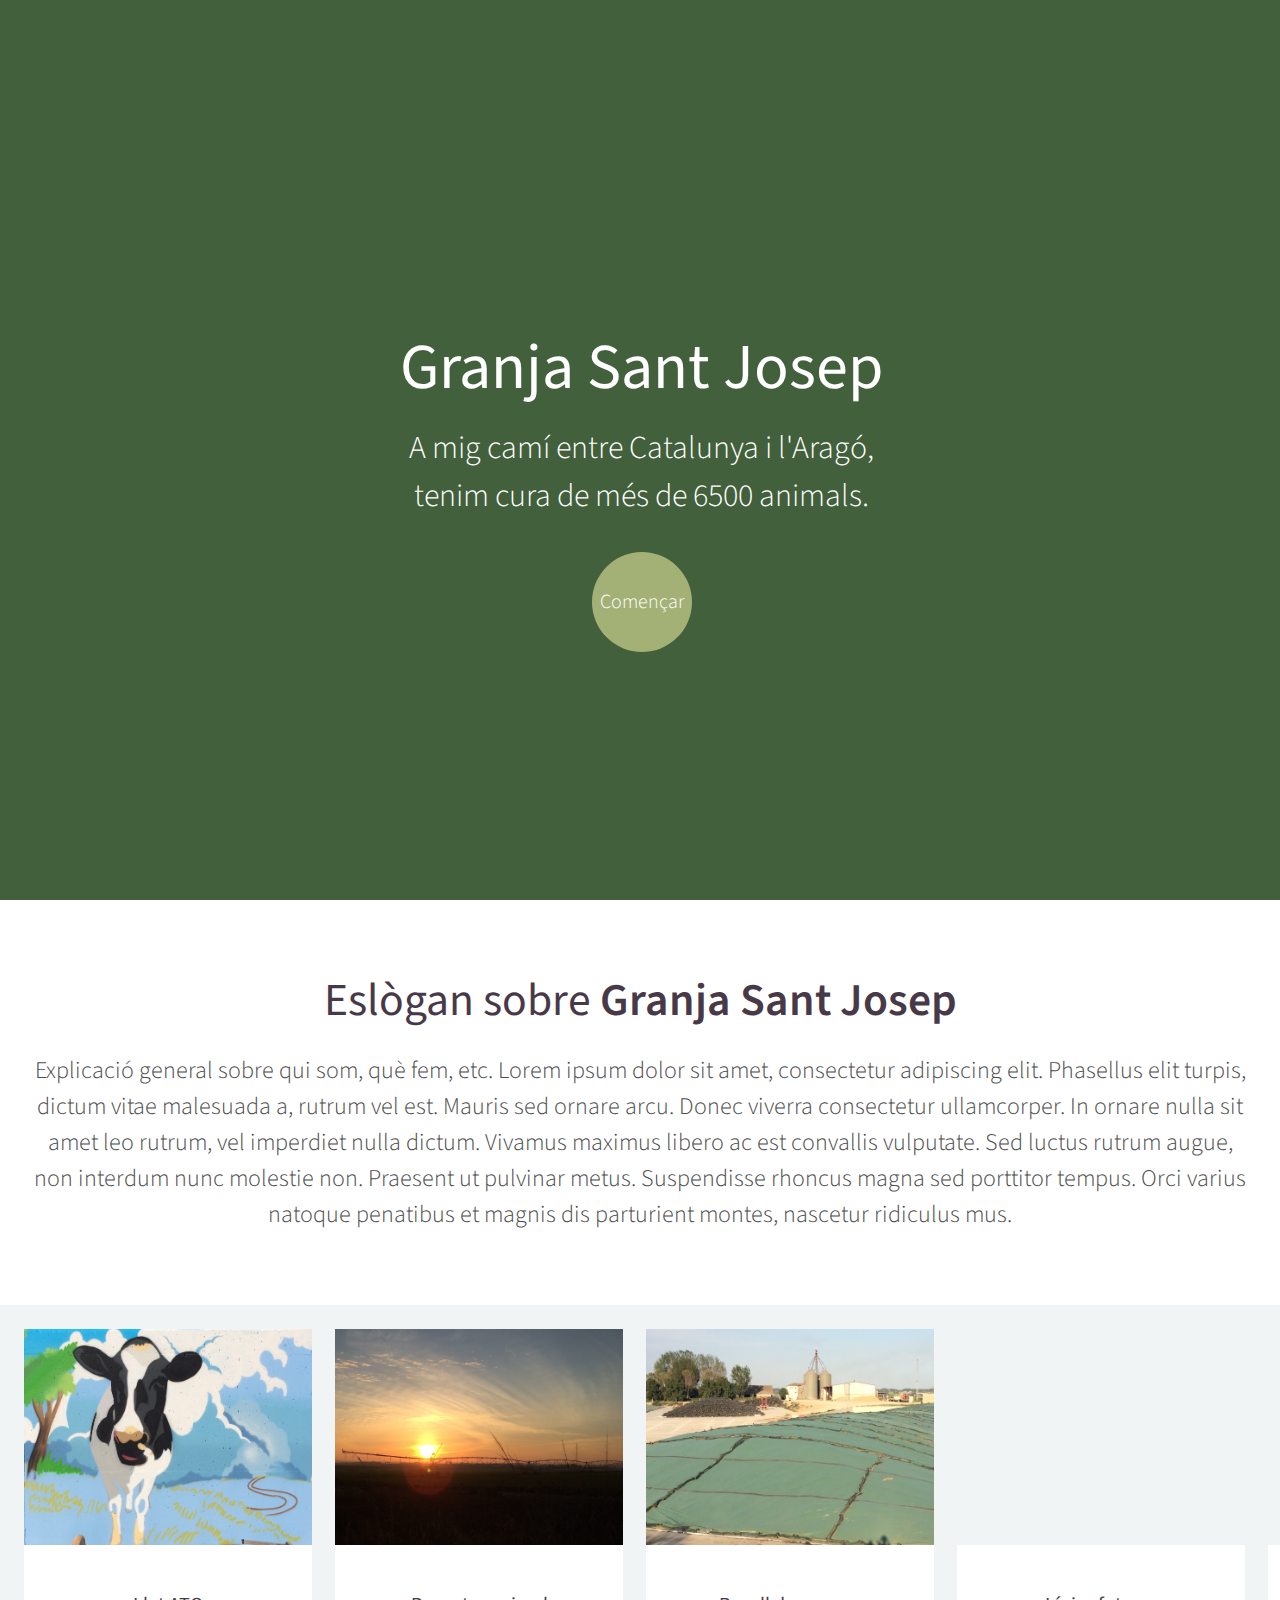
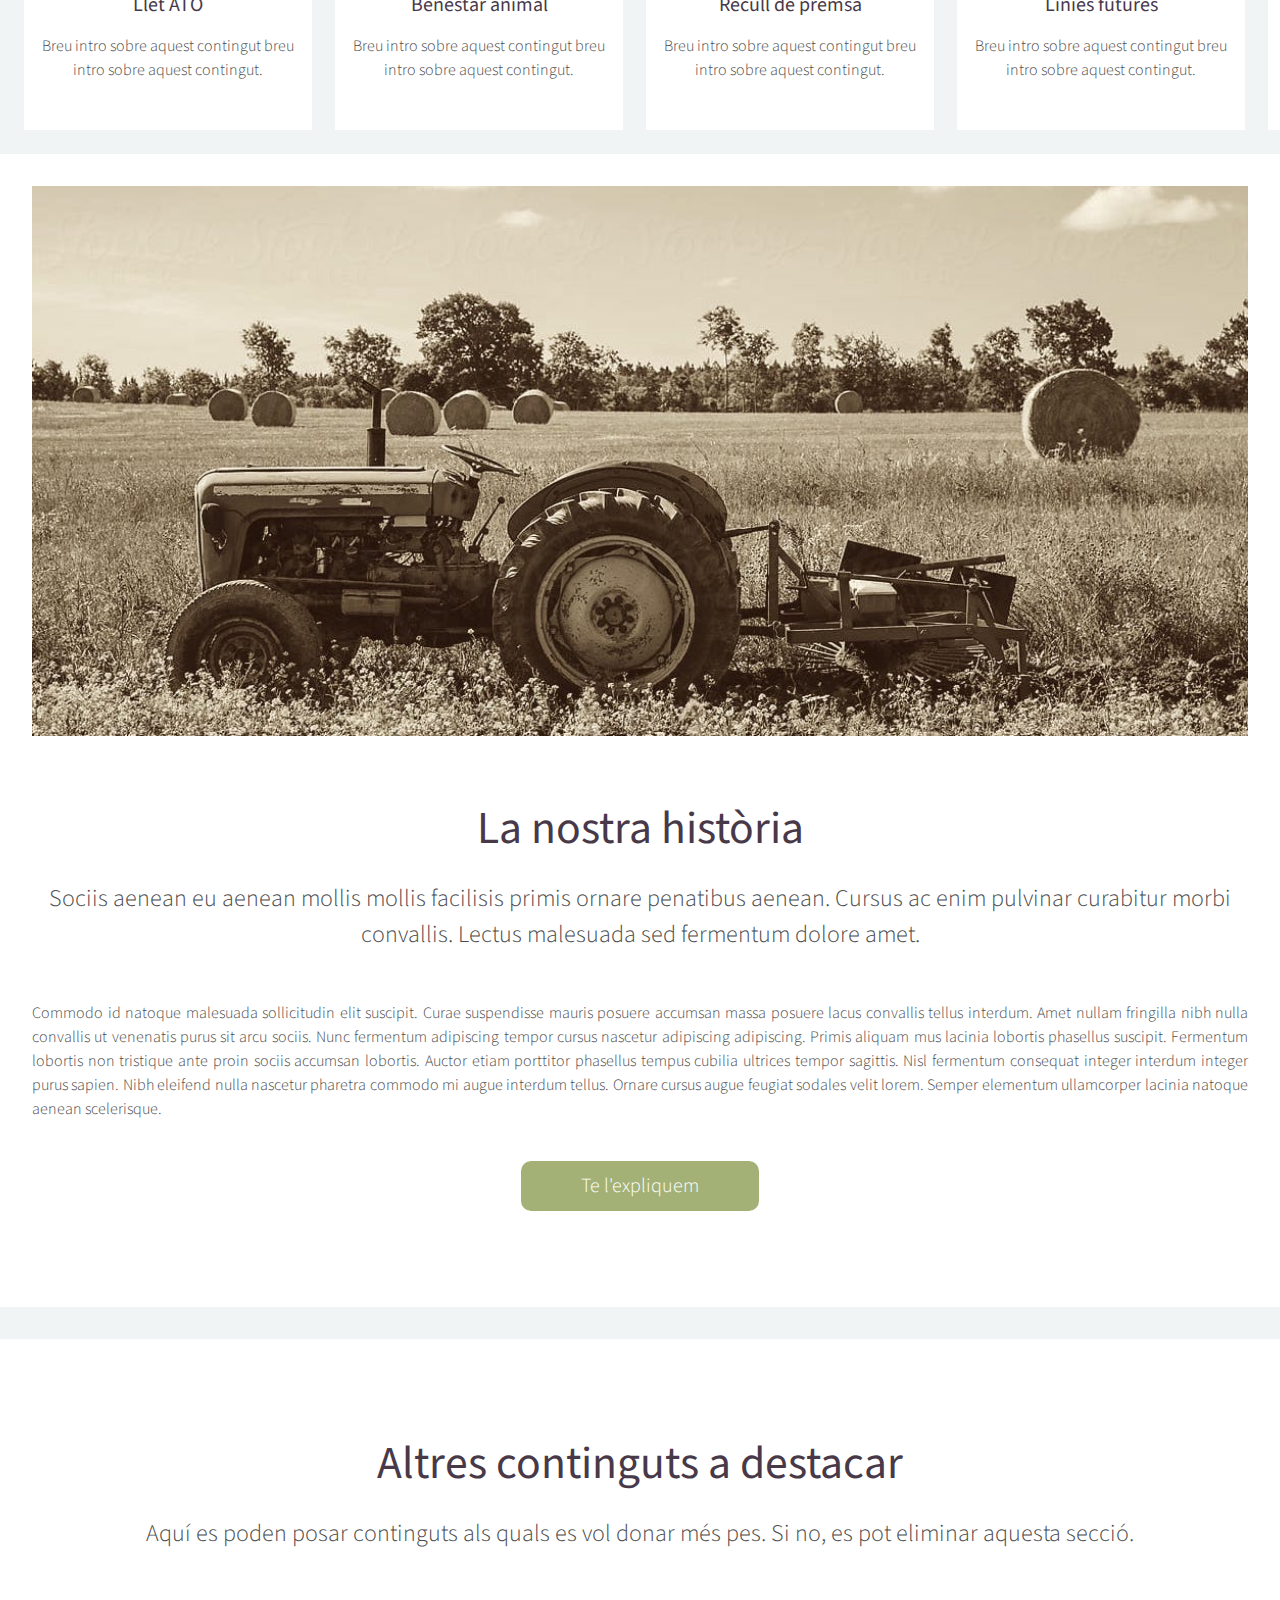
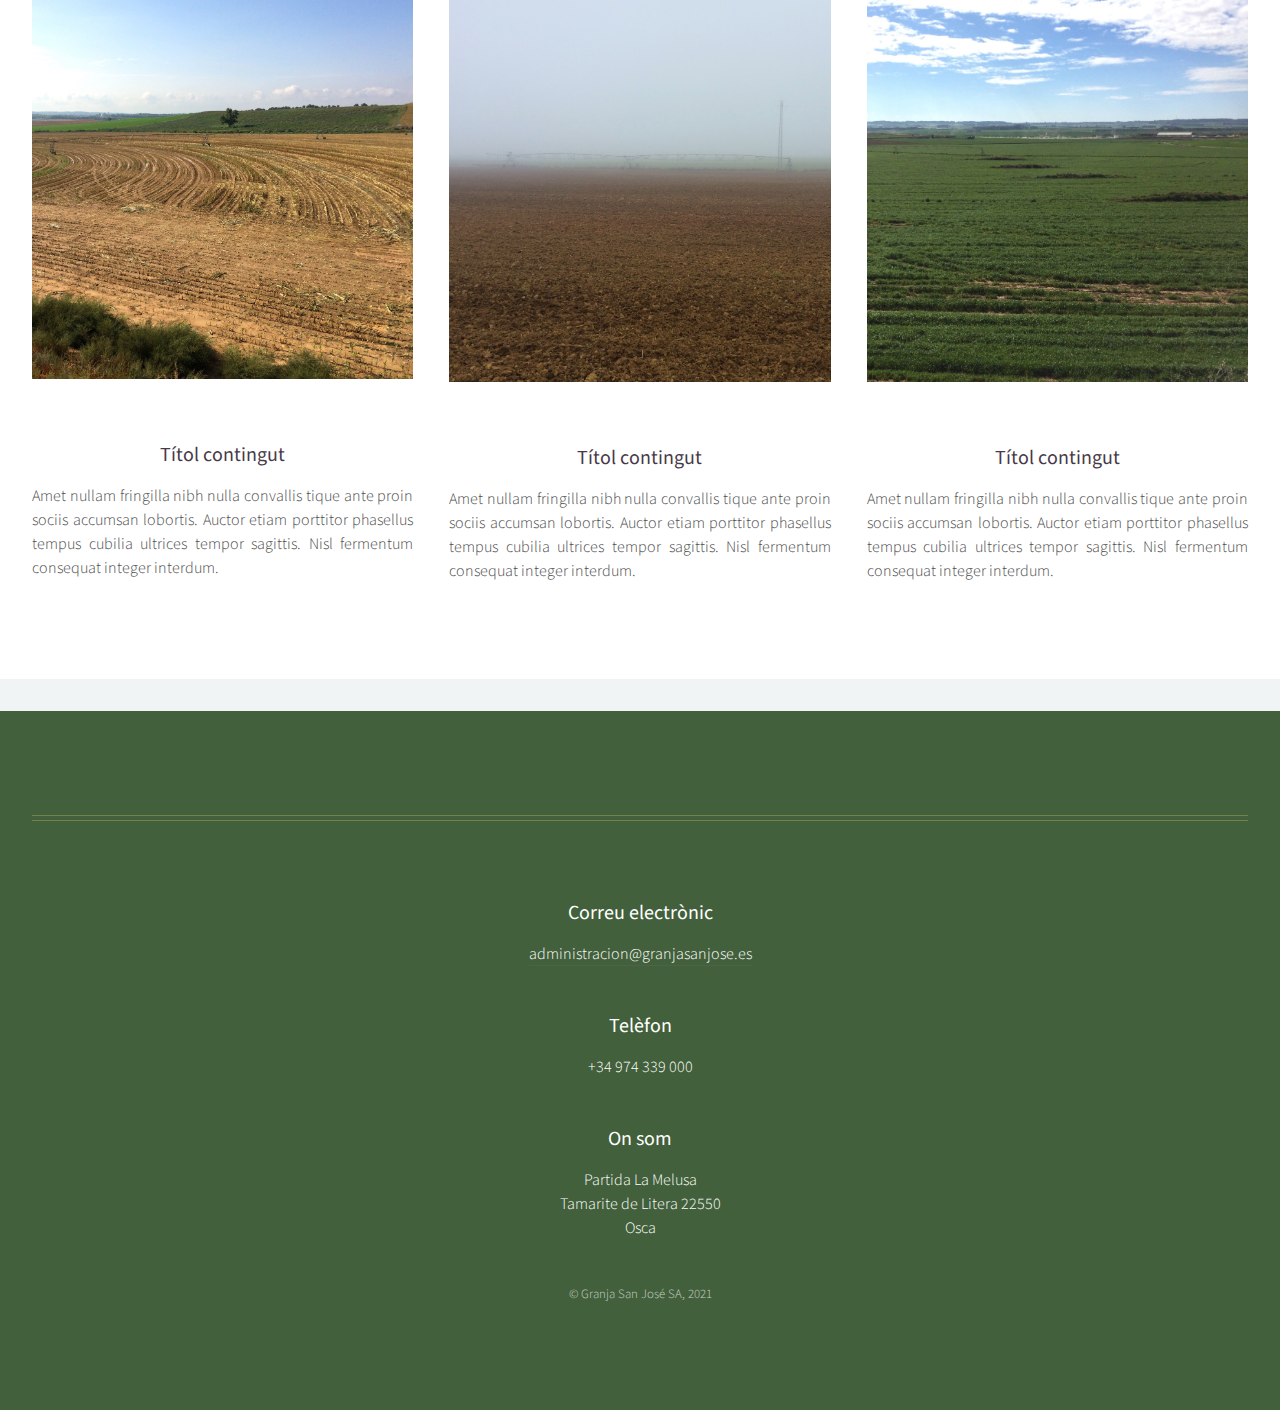
==== commit 9273d6e3: "Create scss files to organize and customize template (BSR)" ====
--- a/index.html
+++ b/index.html
@@ -1,9 +1,5 @@
 <!DOCTYPE HTML>
-<!--
-	Helios by HTML5 UP
-	html5up.net | @ajlkn
-	Free for personal and commercial use under the CCA 3.0 license (html5up.net/license)
--->
+
 <html>
 	<head>
 		<title>Granja Sant Josep</title>
@@ -27,7 +23,7 @@
 									tenim cura de més de 6500 animals.</p>
 							</header>
 							<footer>
-								<a href="#banner" class="button circled scrolly">Començar</a>
+								<a href="#banner" class="button circled scrolly" alt="test">Començar</a>
 							</footer>
 						</div>
 
--- a/assets/css/main.css
+++ b/assets/css/main.css
@@ -1,6 +1,13 @@
-@charset "UTF-8";
+/* Imports -------------------------------------------------------------------------------------- */
+/* Functions ------------------------------------------------------------------------------------ */
+/* Palette -------------------------------------------------------------------------------------- */
+/* Reset CSS ------------------------------------------------------------------------------------ */
+/**
+ * The goal of a reset stylesheet is to reduce browser inconsistencies in things like default line 
+ * heights, margins and font sizes of headings, and so on. 
+ * https://meyerweb.com/eric/tools/css/reset 
+ */
 @import url("https://fonts.googleapis.com/css?family=Source+Sans+Pro:300,300italic,400,400italic,600");
-@import url("fontawesome-all.min.css");
 html,
 body,
 div,
@@ -153,7 +160,10 @@
   appearance: none;
 }
 
-/* Basic */
+/**
+ * Set box model to border-box.
+ * https://css-tricks.com/inheriting-box-sizing-probably-slightly-better-best-practice
+ */
 html {
   -webkit-box-sizing: border-box;
           box-sizing: border-box;
@@ -166,9 +176,10 @@
           box-sizing: inherit;
 }
 
+/* Basics --------------------------------------------------------------------------------------- */
 body {
   background: #f0f4f4;
-  color: #5b5b5b;
+  color: #4b4b4b;
   font-size: 15pt;
   line-height: 1.85em;
   font-family: "Source Sans Pro", sans-serif;
@@ -248,6 +259,76 @@
   font-style: italic;
 }
 
+sub {
+  position: relative;
+  top: 0.5em;
+  font-size: 0.8em;
+}
+
+sup {
+  position: relative;
+  top: -0.5em;
+  font-size: 0.8em;
+}
+
+blockquote {
+  border-left: solid 0.5em #ddd;
+  padding: 1em 0 1em 2em;
+  font-style: italic;
+}
+
+p,
+ul,
+ol,
+dl,
+table {
+  margin-bottom: 1em;
+}
+
+p {
+  text-align: justify;
+}
+
+br.clear {
+  clear: both;
+}
+
+.timestamp {
+  color: rgba(128, 128, 128, 0.75);
+  font-size: 0.8em;
+}
+
+/* Home page ------------------------------------------------------------------------------------ */
+body.homepage #header {
+  height: 100vh;
+  min-height: 40em;
+}
+
+body.homepage #header h1 {
+  font-size: 4em;
+}
+
+body.homepage #header:after {
+  content: "";
+  background: #42603b;
+  display: block;
+  position: absolute;
+  left: 0;
+  top: 0;
+  width: 100%;
+  height: 100%;
+  opacity: 0.8;
+  -webkit-transition: opacity 2.5s ease-in-out;
+  transition: opacity 2.5s ease-in-out;
+  -webkit-transition-delay: 0.5s;
+  transition-delay: 0.5s;
+}
+
+body.homepage.is-preload #header:after {
+  opacity: 1;
+}
+
+/* Links ---------------------------------------------------------------------------------------- */
 a {
   color: inherit;
   border-bottom: solid 1px rgba(128, 128, 128, 0.15);
@@ -261,40 +342,39 @@
   border-bottom-color: transparent;
 }
 
-sub {
+/* Buttons -------------------------------------------------------------------------------------- */
+input[type="button"],
+input[type="submit"],
+input[type="reset"],
+button,
+.button {
   position: relative;
-  top: 0.5em;
-  font-size: 0.8em;
-}
-
-sup {
-  position: relative;
-  top: -0.5em;
-  font-size: 0.8em;
-}
-
-blockquote {
-  border-left: solid 0.5em #ddd;
-  padding: 1em 0 1em 2em;
-  font-style: italic;
-}
-
-p,
-ul,
-ol,
-dl,
-table {
-  margin-bottom: 1em;
-}
-
-p {
-  text-align: justify;
-}
-
-br.clear {
-  clear: both;
-}
-
+  display: inline-block;
+  background: #a4b176;
+  color: #fff;
+  text-align: center;
+  border-radius: 0.5em;
+  text-decoration: none;
+  padding: 0.65em 3em 0.65em 3em;
+  border: 0;
+  cursor: pointer;
+  outline: 0;
+  font-size: 1.25em;
+  font-weight: 300;
+  -webkit-transition: background-color 0.35s ease-in-out, color 0.35s ease-in-out, border-bottom-color 0.35s ease-in-out;
+  transition: background-color 0.35s ease-in-out, color 0.35s ease-in-out, border-bottom-color 0.35s ease-in-out;
+}
+
+input[type="button"]:hover,
+input[type="submit"]:hover,
+input[type="reset"]:hover,
+button:hover,
+.button:hover {
+  color: #fff;
+  background: #748249;
+}
+
+/* Horizontal rules ----------------------------------------------------------------------------- */
 hr {
   position: relative;
   display: block;
@@ -314,9 +394,228 @@
   right: -1px;
 }
 
-.timestamp {
-  color: rgba(128, 128, 128, 0.75);
+/* <div id="header"> ---------------------------------------------------------------------------- */
+#header {
+  position: relative;
+  background-image: url("../../images/header.jpg");
+  background-size: cover;
+  background-position: center center;
+  background-attachment: fixed;
+  color: #fff;
+  text-align: center;
+  padding: 7.5em 0 2em 0;
+  cursor: default;
+}
+
+#header:before {
+  content: "";
+  display: inline-block;
+  vertical-align: middle;
+  height: 100%;
+}
+
+#header .inner {
+  position: relative;
+  z-index: 1;
+  margin: 0;
+  display: inline-block;
+  vertical-align: middle;
+}
+
+#header header {
+  display: inline-block;
+}
+
+#header header > p {
+  font-size: 2em;
+  margin: 0;
+}
+
+#header h1 {
+  color: #fff;
+  font-size: 3em;
+  line-height: 1em;
+}
+
+#header h1 a {
+  color: inherit;
+}
+
+#header .button {
+  display: inline-block;
+  border-radius: 100%;
+  width: 5em;
+  height: 5em;
+  line-height: 5em;
+  text-align: center;
+  font-size: 1.25em;
+  padding: 0;
+}
+
+#header footer {
+  margin: 1em 0 0 0;
+}
+
+/* <div id="footer"> ---------------------------------------------------------------------------- */
+#footer {
+  position: relative;
+  overflow: hidden;
+  padding: 6em 0 6em 0;
+  background: #42603b;
+  color: #fff;
+}
+
+#footer .icon.circled {
+  background: #fff;
+  color: #42603b;
+}
+
+#footer header {
+  text-align: center;
+  cursor: default;
+}
+
+#footer h2,
+#footer h3,
+#footer h4,
+#footer h5,
+#footer h6 {
+  color: #fff;
+}
+
+#footer .contact {
+  text-align: center;
+}
+
+#footer .contact p {
+  text-align: center;
+  margin: 0 0 3em 0;
+}
+
+#footer .contact a:hover {
+  color: #a4b176;
+}
+
+#footer .copyright {
+  text-align: center;
+  color: #f0f4f4;
+  opacity: 0.75;
   font-size: 0.8em;
+  cursor: default;
+}
+
+/* <section class="carousel"> ------------------------------------------------------------------- */
+.carousel {
+  position: relative;
+  overflow: hidden;
+  padding: 2em 0 2em 0;
+  margin-bottom: 0;
+}
+
+.carousel .forward,
+.carousel .backward {
+  position: absolute;
+  top: 50%;
+  width: 6em;
+  height: 12em;
+  margin-top: -6em;
+  cursor: pointer;
+}
+
+.carousel .forward:before,
+.carousel .backward:before {
+  content: "";
+  display: block;
+  width: 6em;
+  height: 6em;
+  border-radius: 100%;
+  background-color: rgba(190, 193, 193, 0.75);
+  position: absolute;
+  top: 50%;
+  margin-top: -3em;
+  -webkit-transition: background-color 0.35s ease-in-out;
+  transition: background-color 0.35s ease-in-out;
+  -webkit-backface-visibility: hidden;
+  backface-visibility: hidden;
+}
+
+.carousel .forward:after,
+.carousel .backward:after {
+  content: "";
+  width: 3em;
+  height: 3em;
+  position: absolute;
+  top: 50%;
+  margin: -1.5em 0 0 0;
+  background: url("images/arrow.svg") no-repeat center center;
+}
+
+.carousel .forward:hover:before,
+.carousel .backward:hover:before {
+  background-color: #a4b176;
+}
+
+.carousel .forward {
+  right: 0;
+}
+
+.carousel .forward:before {
+  right: -3em;
+}
+
+.carousel .forward:after {
+  right: -0.25em;
+}
+
+.carousel .backward {
+  left: 0;
+}
+
+.carousel .backward:before {
+  left: -3em;
+}
+
+.carousel .backward:after {
+  left: -0.25em;
+  -webkit-transform: scaleX(-1);
+  transform: scaleX(-1);
+}
+
+.carousel .reel {
+  white-space: nowrap;
+  position: relative;
+  -webkit-overflow-scrolling: touch;
+  padding: 0 2em 0 2em;
+}
+
+.carousel article {
+  display: inline-block;
+  width: 18em;
+  background: #fff;
+  text-align: center;
+  padding: 0 1em 3em 1em;
+  margin: 0 2em 0 0;
+  white-space: normal;
+  opacity: 1;
+  -webkit-transition: opacity 0.75s ease-in-out;
+  transition: opacity 0.75s ease-in-out;
+}
+
+.carousel article.loading {
+  opacity: 0;
+}
+
+.carousel article .image {
+  position: relative;
+  left: -1em;
+  top: 0;
+  width: auto;
+  margin-right: -2em;
+  margin-bottom: 3em;
+}
+
+.carousel article p {
+  text-align: center;
 }
 
 /* Container */
@@ -1954,56 +2253,6 @@
   border-top: solid 2px #e5e5e5;
 }
 
-/* Button */
-input[type="button"],
-input[type="submit"],
-input[type="reset"],
-button,
-.button {
-  position: relative;
-  display: inline-block;
-  background: #9ca95c;
-  /* AMG color botó començar */
-  color: #fff;
-  text-align: center;
-  border-radius: 0.5em;
-  text-decoration: none;
-  padding: 0.65em 3em 0.65em 3em;
-  border: 0;
-  cursor: pointer;
-  outline: 0;
-  font-size: 1.25em;
-  font-weight: 300;
-  -webkit-transition: background-color 0.35s ease-in-out, color 0.35s ease-in-out, border-bottom-color 0.35s ease-in-out;
-  transition: background-color 0.35s ease-in-out, color 0.35s ease-in-out, border-bottom-color 0.35s ease-in-out;
-}
-
-input[type="button"]:hover,
-input[type="submit"]:hover,
-input[type="reset"]:hover,
-button:hover,
-.button:hover {
-  color: #fff;
-  background: #748249;
-  /* AMG color botó començar hover */
-}
-
-input[type="button"].alt,
-input[type="submit"].alt,
-input[type="reset"].alt,
-button.alt,
-.button.alt {
-  background: #42603b;
-}
-
-input[type="button"].alt:hover,
-input[type="submit"].alt:hover,
-input[type="reset"].alt:hover,
-button.alt:hover,
-.button.alt:hover {
-  background: #3b353c;
-}
-
 /* Post */
 .post.stub {
   text-align: center;
@@ -2028,7 +2277,7 @@
   text-rendering: auto;
   line-height: 1;
   text-transform: none !important;
-  font-family: 'Font Awesome 5 Free';
+  font-family: "Font Awesome 5 Free";
   font-weight: 400;
 }
 
@@ -2077,110 +2326,6 @@
   padding-top: 2em;
 }
 
-/* Header */
-#header {
-  position: relative;
-  background-image: url("../../images/header.jpg");
-  background-size: cover;
-  background-position: center center;
-  background-attachment: fixed;
-  color: #fff;
-  text-align: center;
-  padding: 7.5em 0 2em 0;
-  cursor: default;
-}
-
-#header:before {
-  content: "";
-  display: inline-block;
-  vertical-align: middle;
-  height: 100%;
-}
-
-#header .inner {
-  position: relative;
-  z-index: 1;
-  margin: 0;
-  display: inline-block;
-  vertical-align: middle;
-}
-
-#header header {
-  display: inline-block;
-}
-
-#header header > p {
-  font-size: 2em;
-  margin: 0;
-}
-
-#header h1 {
-  color: #fff;
-  font-size: 3em;
-  line-height: 1em;
-}
-
-#header h1 a {
-  color: inherit;
-}
-
-#header .button {
-  display: inline-block;
-  border-radius: 100%;
-  width: 5em;
-  height: 5em;
-  line-height: 5em;
-  text-align: center;
-  font-size: 1.25em;
-  padding: 0;
-}
-
-#header hr {
-  top: 1.5em;
-  margin-bottom: 3em;
-  border-bottom-color: #9ca95c;
-  -webkit-box-shadow: inset 0 1px 0 0 #9ca95c;
-          box-shadow: inset 0 1px 0 0 #9ca95c;
-}
-
-#header hr:before, #header hr:after {
-  background: #9ca95c;
-}
-
-#header footer {
-  margin: 1em 0 0 0;
-}
-
-body.homepage #header {
-  height: 100vh;
-  min-height: 40em;
-}
-
-body.homepage #header h1 {
-  font-size: 4em;
-}
-
-body.homepage #header:after {
-  content: "";
-  background: #42603b;
-  display: block;
-  position: absolute;
-  left: 0;
-  top: 0;
-  width: 100%;
-  height: 100%;
-  opacity: 0.75;
-  /* AMG opacitat imatge capçalera */
-  -webkit-transition: opacity 2.5s ease-in-out;
-  transition: opacity 2.5s ease-in-out;
-  -webkit-transition-delay: 0.5s;
-  transition-delay: 0.5s;
-}
-
-body.homepage.is-preload #header:after {
-  opacity: 1;
-}
-
 /* Nav */
 #nav {
   position: absolute;
@@ -2232,7 +2377,7 @@
 }
 
 #nav > ul > li.active {
-  border-color: #9ca95c;
+  border-color: #a4b176;
 }
 
 #nav > ul > li > a,
@@ -2346,174 +2491,6 @@
   padding-top: 2em;
 }
 
-/* Footer */
-#footer {
-  position: relative;
-  overflow: hidden;
-  padding: 6em 0 6em 0;
-  background: #42603b;
-  color: #fff;
-}
-
-#footer .icon.circled {
-  background: #fff;
-  color: #42603b;
-}
-
-#footer header {
-  text-align: center;
-  cursor: default;
-}
-
-#footer h2,
-#footer h3,
-#footer h4,
-#footer h5,
-#footer h6 {
-  color: #fff;
-}
-
-#footer .contact {
-  text-align: center;
-}
-
-#footer .contact p {
-  text-align: center;
-  margin: 0 0 3em 0;
-}
-
-#footer .contact a:hover {
-  color: #9ca95c;
-}
-
-#footer .copyright {
-  text-align: center;
-  color: rgba(244, 244, 255, 0.75);
-  font-size: 0.8em;
-  cursor: default;
-}
-
-#footer .copyright a {
-  color: rgba(128, 128, 128, 0.75);
-}
-
-#footer .copyright a:hover {
-  color: rgba(212, 212, 212, 0.85);
-}
-
-/* Carousel */
-.carousel {
-  position: relative;
-  overflow: hidden;
-  padding: 2em 0 2em 0;
-  margin-bottom: 0;
-}
-
-.carousel .forward,
-.carousel .backward {
-  position: absolute;
-  top: 50%;
-  width: 6em;
-  height: 12em;
-  margin-top: -6em;
-  cursor: pointer;
-}
-
-.carousel .forward:before,
-.carousel .backward:before {
-  content: "";
-  display: block;
-  width: 6em;
-  height: 6em;
-  border-radius: 100%;
-  background-color: rgba(57, 73, 57, 0.5);
-  position: absolute;
-  top: 50%;
-  margin-top: -3em;
-  -webkit-transition: background-color 0.35s ease-in-out;
-  transition: background-color 0.35s ease-in-out;
-  -webkit-backface-visibility: hidden;
-}
-
-.carousel .forward:after,
-.carousel .backward:after {
-  content: "";
-  width: 3em;
-  height: 3em;
-  position: absolute;
-  top: 50%;
-  margin: -1.5em 0 0 0;
-  background: url("images/arrow.svg") no-repeat center center;
-}
-
-.carousel .forward:hover:before,
-.carousel .backward:hover:before {
-  background-color: #9ca95c;
-}
-
-.carousel .forward {
-  right: 0;
-}
-
-.carousel .forward:before {
-  right: -3em;
-}
-
-.carousel .forward:after {
-  right: -0.25em;
-}
-
-.carousel .backward {
-  left: 0;
-}
-
-.carousel .backward:before {
-  left: -3em;
-}
-
-.carousel .backward:after {
-  left: -0.25em;
-  -webkit-transform: scaleX(-1);
-  transform: scaleX(-1);
-}
-
-.carousel .reel {
-  white-space: nowrap;
-  position: relative;
-  -webkit-overflow-scrolling: touch;
-  padding: 0 2em 0 2em;
-}
-
-.carousel article {
-  display: inline-block;
-  width: 18em;
-  background: #fff;
-  text-align: center;
-  padding: 0 1em 3em 1em;
-  margin: 0 2em 0 0;
-  white-space: normal;
-  opacity: 1;
-  -webkit-transition: opacity 0.75s ease-in-out;
-  transition: opacity 0.75s ease-in-out;
-}
-
-.carousel article.loading {
-  opacity: 0;
-}
-
-.carousel article .image {
-  position: relative;
-  left: -1em;
-  top: 0;
-  width: auto;
-  margin-right: -2em;
-  margin-bottom: 3em;
-}
-
-.carousel article p {
-  text-align: center;
-}
-
 /* Wide */
 @media screen and (max-width: 1680px) {
   /* Basic */
@@ -2720,7 +2697,7 @@
     transition: -webkit-transform 0.5s ease;
     transition: transform 0.5s ease;
     transition: transform 0.5s ease, -webkit-transform 0.5s ease;
-    display: block;
+    display: none;
     height: 44px;
     left: 0;
     position: fixed;
@@ -2747,7 +2724,7 @@
     text-rendering: auto;
     line-height: 1;
     text-transform: none !important;
-    font-family: 'Font Awesome 5 Free';
+    font-family: "Font Awesome 5 Free";
     font-weight: 900;
   }
   #navButton .toggle:before {
--- a/assets/css/noscript.css
+++ b/assets/css/noscript.css
@@ -0,0 +1,12 @@
+/* Palette -------------------------------------------------------------------------------------- */
+/* Functions ------------------------------------------------------------------------------------ */
+/* Carousel */
+.carousel {
+  overflow-x: auto;
+}
+
+/* Header */
+body.homepage.is-preload #header:after {
+  opacity: 0;
+}
+/*# sourceMappingURL=noscript.css.map */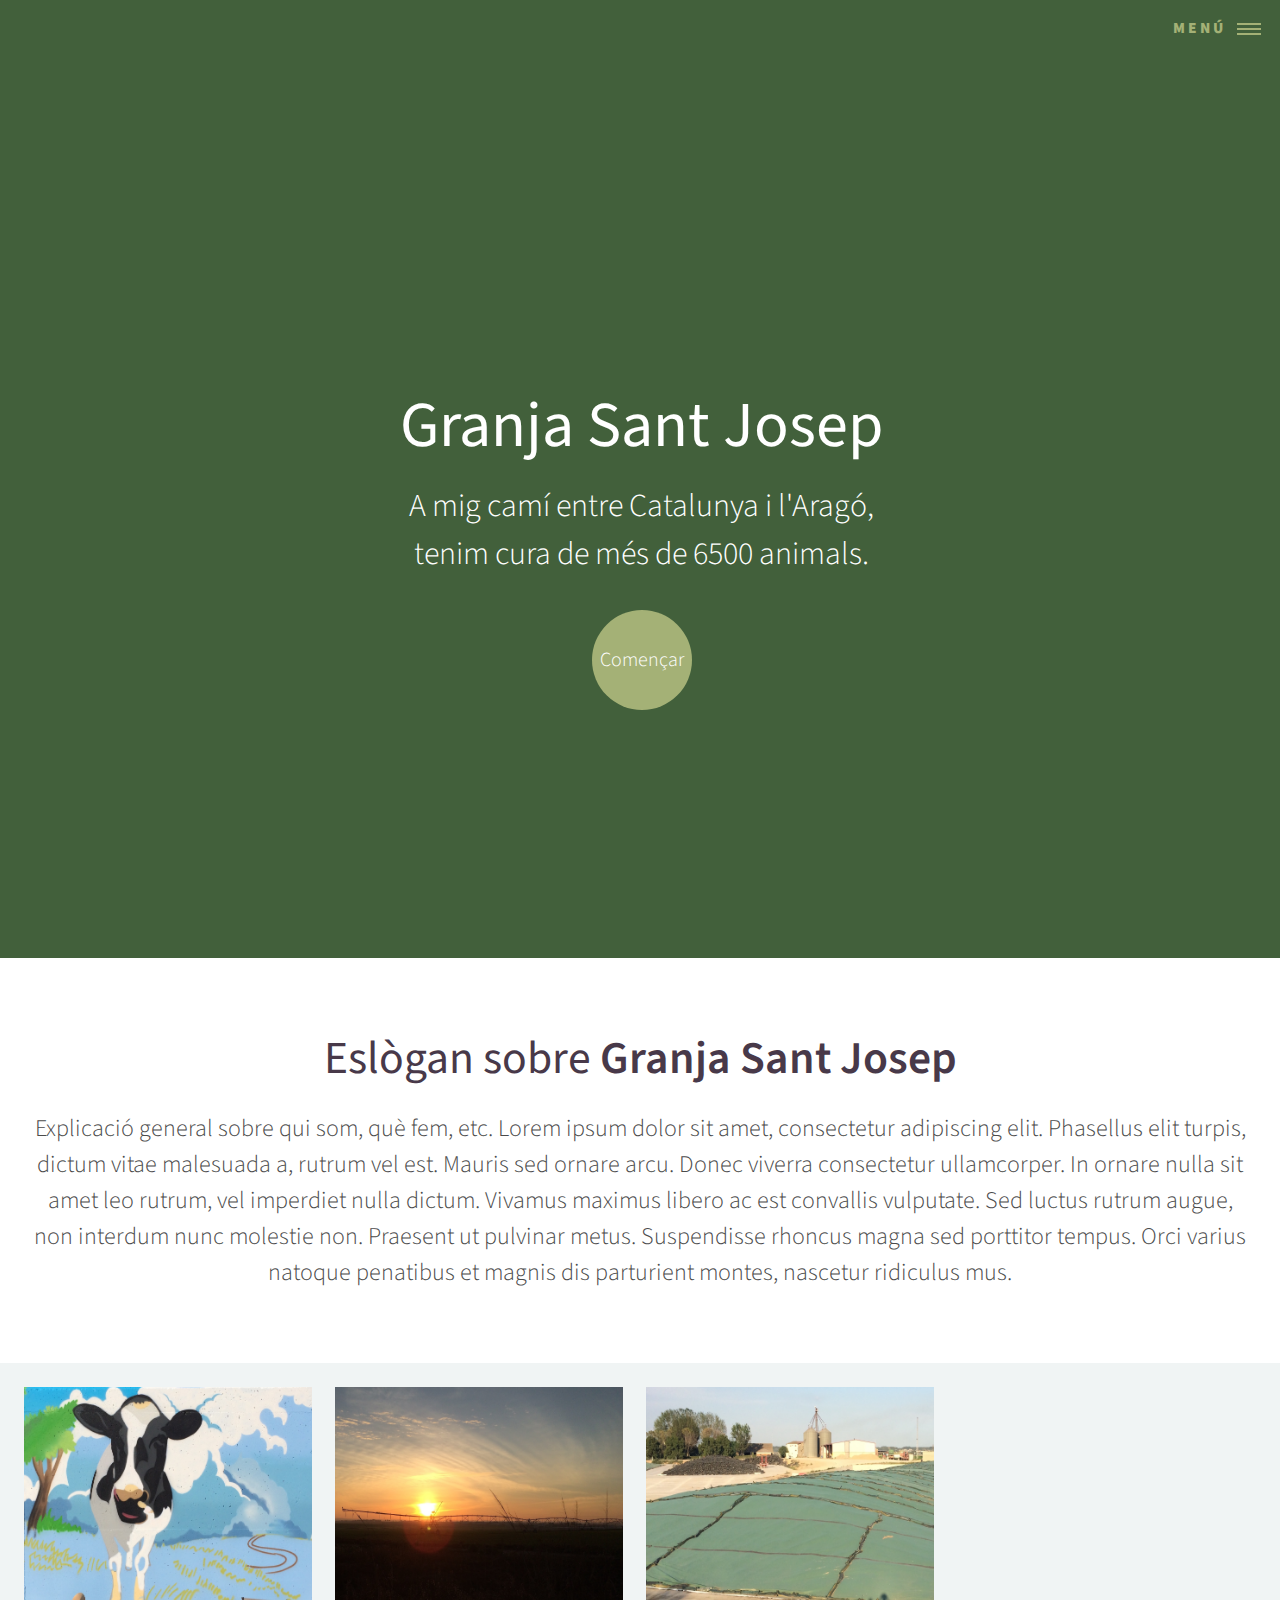
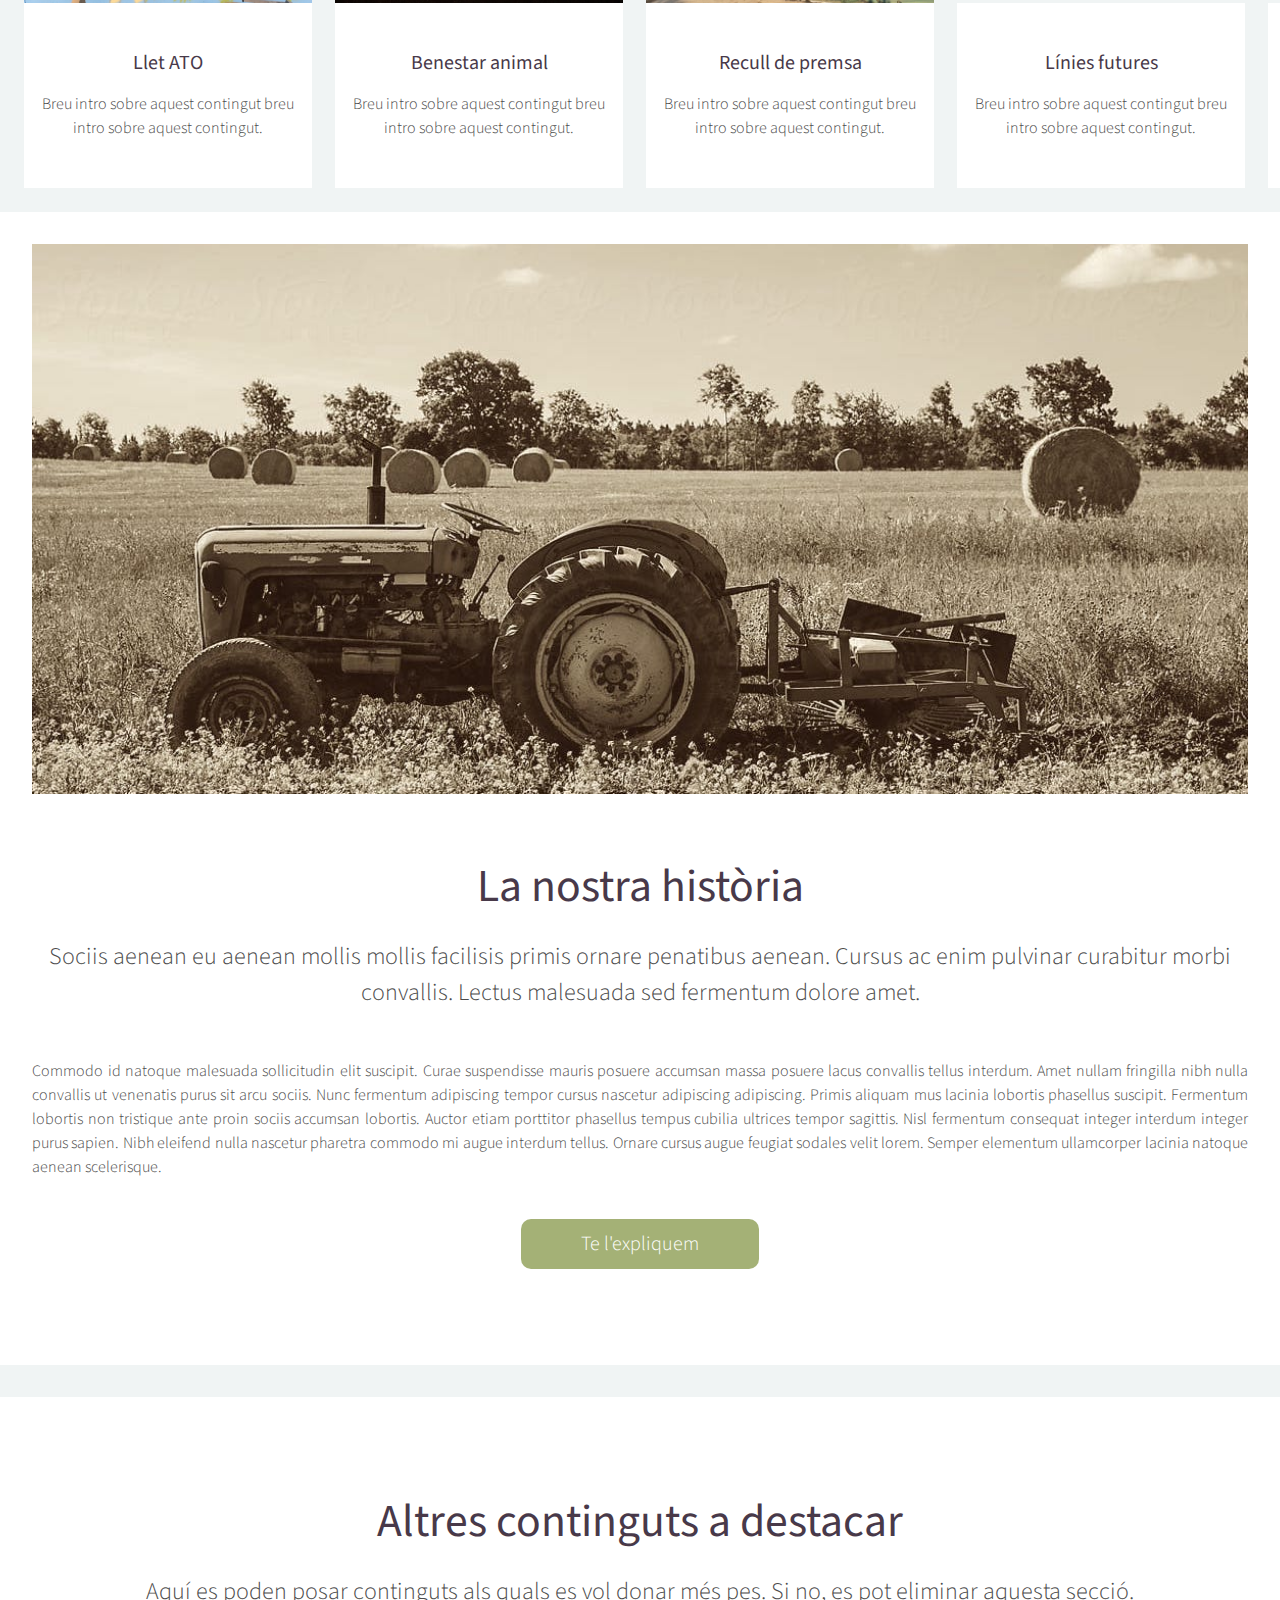
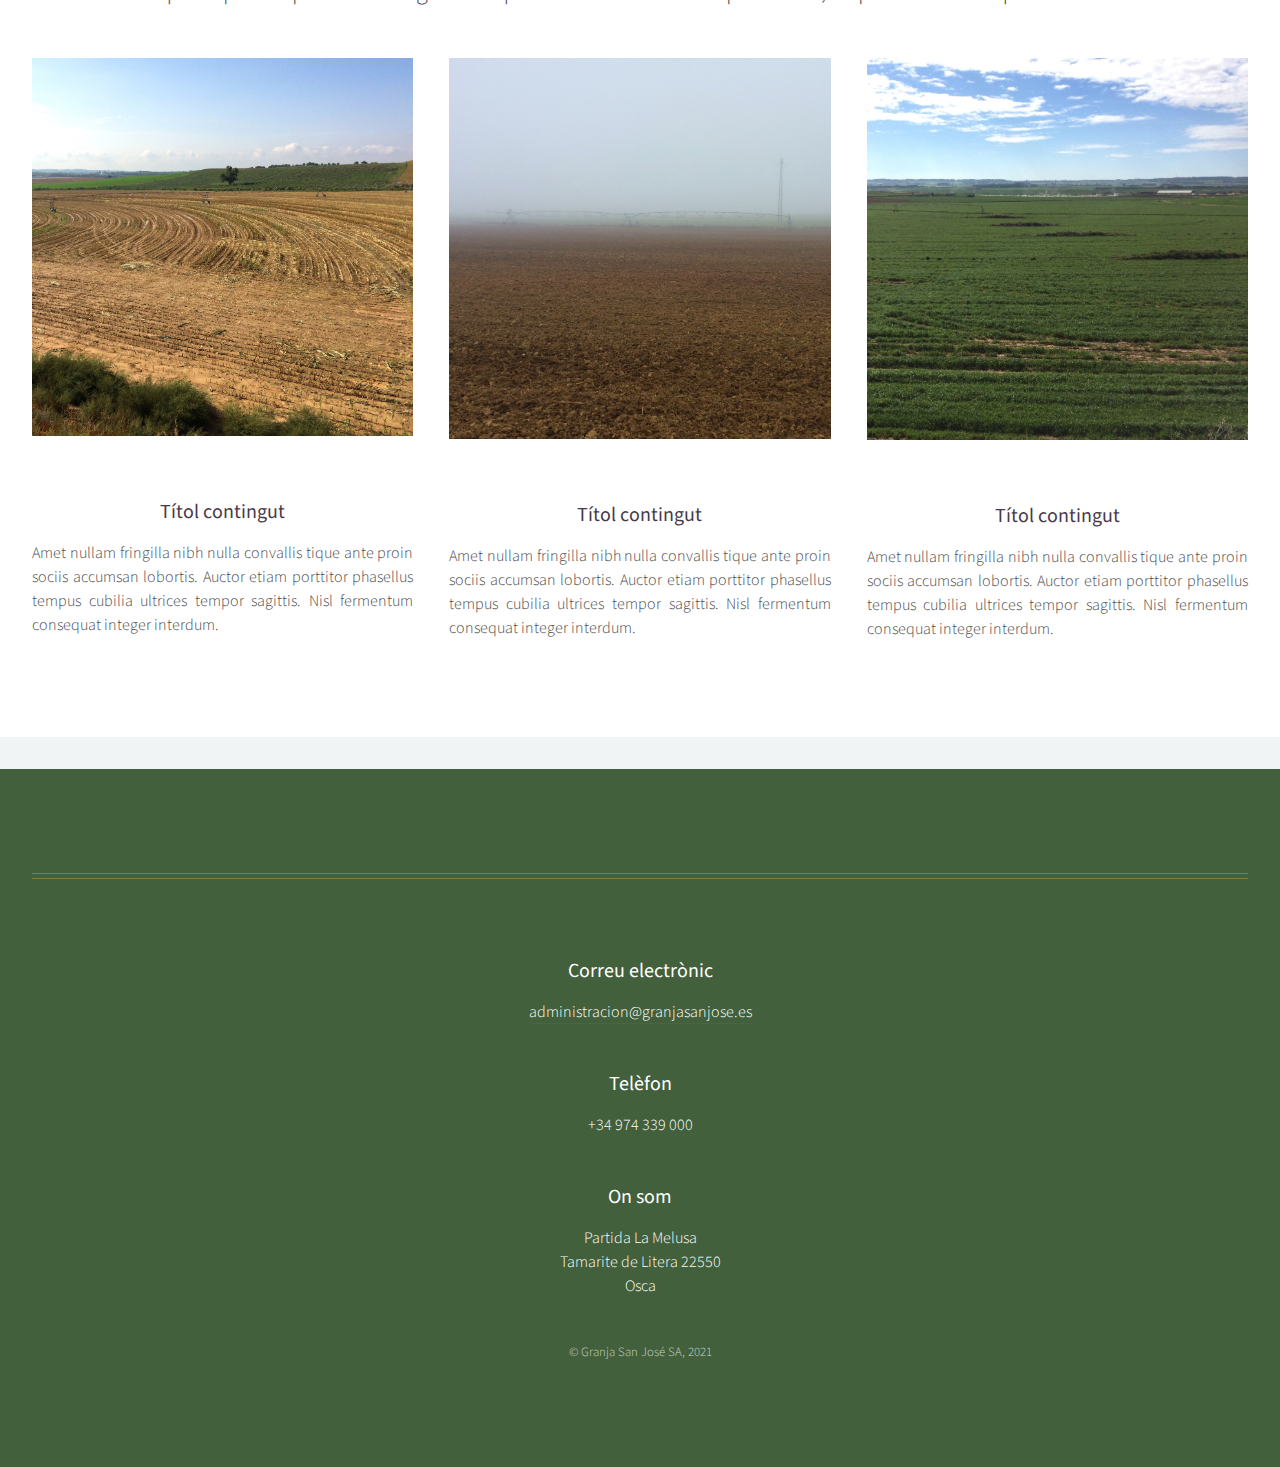
==== commit deb65299: "Trello AM1201-01 (menu in nav bar)" ====
--- a/index.html
+++ b/index.html
@@ -11,6 +11,25 @@
 	<body class="homepage is-preload">
 		<div id="page-wrapper">
 
+			<!-- Navigation bar -->
+				<nav>
+					<a href="#menu">MENÚ</a>
+				</nav>
+
+			<!-- Menu -->
+				<nav id="menu">
+					<ul class="links">
+						<li><a href="index.html">Torna a l'inici</a></li>
+						<li><a href="section00.html">Llet ATO</a></li>
+						<li><a href="section00.html">Benestar animal</a></li>
+						<li><a href="section00.html">Recull de premsa</a></li>
+						<li><a href="section00.html">Línies futures</a></li>
+						<li><a href="section00.html">El nostre equip</a></li>
+						<li><a href="section00.html">Treballa amb nosaltres</a></li>
+						<li><a href="section00.html">La nostra història</a></li>
+					</ul>
+				</nav>	
+
 			<!-- Header -->
 				<div id="header">
 
@@ -28,6 +47,7 @@
 						</div>
 
 				</div>
+			
 
 			<!-- Banner -->
 				<section id="banner">
--- a/assets/css/main.css
+++ b/assets/css/main.css
@@ -1,6 +1,7 @@
 /* Imports -------------------------------------------------------------------------------------- */
 /* Functions ------------------------------------------------------------------------------------ */
 /* Palette -------------------------------------------------------------------------------------- */
+/* Durations ------------------------------------------------------------------------------------ */
 /* Reset CSS ------------------------------------------------------------------------------------ */
 /**
  * The goal of a reset stylesheet is to reduce browser inconsistencies in things like default line 
@@ -618,6 +619,428 @@
   text-align: center;
 }
 
+#menu {
+  -webkit-transition: -webkit-transform 0.35s ease, opacity 0.35s ease, visibility 0.35s;
+  -webkit-transition: opacity 0.35s ease, visibility 0.35s, -webkit-transform 0.35s ease;
+  transition: opacity 0.35s ease, visibility 0.35s, -webkit-transform 0.35s ease;
+  transition: transform 0.35s ease, opacity 0.35s ease, visibility 0.35s;
+  transition: transform 0.35s ease, opacity 0.35s ease, visibility 0.35s, -webkit-transform 0.35s ease;
+  -moz-align-items: center;
+  -ms-align-items: center;
+  -webkit-box-align: center;
+      -ms-flex-align: center;
+          align-items: center;
+  display: -moz-flex;
+  display: -ms-flex;
+  display: -webkit-box;
+  display: -ms-flexbox;
+  display: flex;
+  -moz-justify-content: center;
+  -ms-justify-content: center;
+  -webkit-box-pack: center;
+      -ms-flex-pack: center;
+          justify-content: center;
+  pointer-events: none;
+  background: #42603b;
+  -webkit-box-shadow: none;
+          box-shadow: none;
+  height: 100%;
+  left: 0;
+  opacity: 0;
+  overflow: hidden;
+  padding: 3em 2em;
+  position: fixed;
+  top: 0;
+  visibility: hidden;
+  width: 100%;
+  z-index: 10002;
+}
+
+#menu .inner {
+  -webkit-transition: -webkit-transform 0.35s ease-out, opacity 0.35s ease, visibility 0.35s;
+  -webkit-transition: opacity 0.35s ease, visibility 0.35s, -webkit-transform 0.35s ease-out;
+  transition: opacity 0.35s ease, visibility 0.35s, -webkit-transform 0.35s ease-out;
+  transition: transform 0.35s ease-out, opacity 0.35s ease, visibility 0.35s;
+  transition: transform 0.35s ease-out, opacity 0.35s ease, visibility 0.35s, -webkit-transform 0.35s ease-out;
+  -webkit-transform: rotateX(20deg);
+  transform: rotateX(20deg);
+  -webkit-overflow-scrolling: touch;
+  max-width: 100%;
+  max-height: 100vh;
+  opacity: 0;
+  overflow: auto;
+  text-align: center;
+  visibility: hidden;
+  width: 18em;
+}
+
+#menu .inner > :first-child {
+  margin-top: 2em;
+}
+
+#menu .inner > :last-child {
+  margin-bottom: 3em;
+}
+
+#menu ul {
+  margin: 0 0 1em 0;
+}
+
+#menu ul.links {
+  list-style: none;
+  padding: 0;
+}
+
+#menu ul.links > li {
+  padding: 0;
+}
+
+#menu ul.links > li > a:not(.button) {
+  border: 0;
+  border-top: solid 1px #f0f4f4;
+  display: block;
+  font-size: 0.8em;
+  font-weight: 600;
+  letter-spacing: 0.25em;
+  line-height: 4em;
+  text-decoration: none;
+  text-transform: uppercase;
+}
+
+#menu ul.links > li > .button {
+  display: block;
+  margin: 0.5em 0 0 0;
+}
+
+#menu ul.links > li:first-child > a:not(.button) {
+  border-top: 0 !important;
+}
+
+#menu .close {
+  -webkit-transition: color 0.2s ease-in-out;
+  transition: color 0.2s ease-in-out;
+  -webkit-tap-highlight-color: rgba(0, 0, 0, 0);
+  border: 0;
+  cursor: pointer;
+  display: block;
+  height: 4em;
+  line-height: 4em;
+  overflow: hidden;
+  padding-right: 1.25em;
+  position: absolute;
+  right: 0;
+  text-align: right;
+  text-indent: 8em;
+  top: 0;
+  white-space: nowrap;
+  width: 8em;
+}
+
+#menu .close:before, #menu .close:after {
+  -webkit-transition: opacity 0.2s ease-in-out;
+  transition: opacity 0.2s ease-in-out;
+  background-position: center;
+  background-repeat: no-repeat;
+  content: "";
+  display: block;
+  height: 4em;
+  position: absolute;
+  right: 0;
+  top: 0;
+  width: 4em;
+}
+
+#menu .close:before {
+  background-image: url("data:image/svg+xml;charset=utf8,%3Csvg xmlns='http://www.w3.org/2000/svg' xmlns:xlink='http://www.w3.org/1999/xlink' width='20px' height='20px' viewBox='0 0 20 20' zoomAndPan='disable'%3E%3Cstyle%3Eline %7B stroke: %23ffffff%3B stroke-width: 2%3B %7D%3C/style%3E%3Cline x1='0' y1='0' x2='20' y2='20' /%3E%3Cline x1='20' y1='0' x2='0' y2='20' /%3E%3C/svg%3E");
+}
+
+#menu .close:after {
+  background-image: url("data:image/svg+xml;charset=utf8,%3Csvg xmlns='http://www.w3.org/2000/svg' xmlns:xlink='http://www.w3.org/1999/xlink' width='20px' height='20px' viewBox='0 0 20 20' zoomAndPan='disable'%3E%3Cstyle%3Eline %7B stroke: %23f0f4f4%3B stroke-width: 2%3B %7D%3C/style%3E%3Cline x1='0' y1='0' x2='20' y2='20' /%3E%3Cline x1='20' y1='0' x2='0' y2='20' /%3E%3C/svg%3E");
+  opacity: 0;
+}
+
+#menu .close:hover:after, #menu .close:active:after {
+  opacity: 1;
+}
+
+body.is-ie #menu {
+  background: #42603b;
+}
+
+body.is-menu-visible #page-wrapper {
+  -moz-filter: blur(0.5em);
+  -webkit-filter: blur(0.5em);
+  -ms-filter: blur(0.5em);
+  filter: blur(0.5em);
+}
+
+body.is-menu-visible #menu {
+  pointer-events: auto;
+  opacity: 1;
+  visibility: visible;
+}
+
+body.is-menu-visible #menu .inner {
+  -webkit-transform: none;
+  transform: none;
+  opacity: 1;
+  visibility: visible;
+}
+
+nav {
+  display: -moz-flex;
+  display: -ms-flex;
+  display: -webkit-box;
+  display: -ms-flexbox;
+  display: flex;
+  -moz-justify-content: -moz-flex-end;
+  -ms-justify-content: -ms-flex-end;
+  -webkit-box-pack: end;
+      -ms-flex-pack: end;
+          justify-content: flex-end;
+  -moz-flex-grow: 1;
+  -ms-flex-grow: 1;
+  -webkit-box-flex: 1;
+      -ms-flex-positive: 1;
+          flex-grow: 1;
+  background-color: #42603b;
+  color: #a4b176;
+  height: 3em;
+  line-height: 3em;
+  font-weight: 900;
+  font-size: 1.2em;
+  letter-spacing: 3px;
+}
+
+nav a {
+  border: 0;
+  display: block;
+  font-size: 0.8em;
+  height: inherit;
+  line-height: inherit;
+  padding: 0 0.75em;
+  position: relative;
+}
+
+nav a:last-child {
+  padding-right: 1.5em;
+}
+
+nav a:hover {
+  color: #f0f4f4;
+}
+
+nav a[href="#menu"]:before, nav a[href="#menu"]:after {
+  background-image: url("data:image/svg+xml;charset=utf8,%3Csvg xmlns='http://www.w3.org/2000/svg' width='24' height='32' viewBox='0 0 24 32' preserveAspectRatio='none'%3E%3Cstyle%3Eline %7B stroke-width: 2px%3B stroke: %23a4b176%3B %7D%3C/style%3E%3Cline x1='0' y1='11' x2='24' y2='11' /%3E%3Cline x1='0' y1='21' x2='24' y2='21' /%3E%3Cline x1='0' y1='16' x2='24' y2='16' /%3E%3C/svg%3E");
+  background-position: center;
+  background-repeat: no-repeat;
+  content: "";
+  display: block;
+  height: 100%;
+  position: absolute;
+  right: 1.5em;
+  top: 0;
+  width: 24px;
+}
+
+nav a[href="#menu"]:after {
+  -webkit-transition: opacity 0.2s ease-in-out;
+  transition: opacity 0.2s ease-in-out;
+  background-image: url("data:image/svg+xml;charset=utf8,%3Csvg xmlns='http://www.w3.org/2000/svg' width='24' height='32' viewBox='0 0 24 32' preserveAspectRatio='none'%3E%3Cstyle%3Eline %7B stroke-width: 2px%3B stroke: %23f0f4f4%3B %7D%3C/style%3E%3Cline x1='0' y1='11' x2='24' y2='11' /%3E%3Cline x1='0' y1='21' x2='24' y2='21' /%3E%3Cline x1='0' y1='16' x2='24' y2='16' /%3E%3C/svg%3E");
+  opacity: 0;
+  z-index: 1;
+}
+
+nav a[href="#menu"]:hover:after, nav a[href="#menu"]:active:after {
+  -webkit-transition: opacity 0.2s ease-in-out;
+  transition: opacity 0.2s ease-in-out;
+  background-image: url("data:image/svg+xml;charset=utf8,%3Csvg xmlns='http://www.w3.org/2000/svg' width='24' height='32' viewBox='0 0 24 32' preserveAspectRatio='none'%3E%3Cstyle%3Eline %7B stroke-width: 2px%3B stroke: %23f0f4f4%3B %7D%3C/style%3E%3Cline x1='0' y1='11' x2='24' y2='11' /%3E%3Cline x1='0' y1='21' x2='24' y2='21' /%3E%3Cline x1='0' y1='16' x2='24' y2='16' /%3E%3C/svg%3E");
+  opacity: 1;
+}
+
+nav a[href="#menu"]:last-child {
+  padding-right: 3.5em !important;
+}
+
+nav a[href="#menu"]:last-child:before, nav a[href="#menu"]:last-child:after {
+  right: 1.25em;
+}
+
+/* Menu */
+#menu {
+  -webkit-transition: -webkit-transform 0.35s ease, opacity 0.35s ease, visibility 0.35s;
+  -webkit-transition: opacity 0.35s ease, visibility 0.35s, -webkit-transform 0.35s ease;
+  transition: opacity 0.35s ease, visibility 0.35s, -webkit-transform 0.35s ease;
+  transition: transform 0.35s ease, opacity 0.35s ease, visibility 0.35s;
+  transition: transform 0.35s ease, opacity 0.35s ease, visibility 0.35s, -webkit-transform 0.35s ease;
+  transition: transform 0.35s ease, opacity 0.35s ease, visibility 0.35s,+ -webkit-transform 0.35s ease;
+  -moz-align-items: center;
+  -ms-align-items: center;
+  -webkit-box-align: center;
+  -ms-flex-align: center;
+  align-items: center;
+  display: -moz-flex;
+  display: -ms-flex;
+  display: -webkit-box;
+  display: -ms-flexbox;
+  display: flex;
+  -moz-justify-content: center;
+  -ms-justify-content: center;
+  -webkit-box-pack: center;
+  -ms-flex-pack: center;
+  justify-content: center;
+  pointer-events: none;
+  background: rgba(66, 96, 59, 0.9);
+  -webkit-box-shadow: none;
+  box-shadow: none;
+  height: 100%;
+  left: 0;
+  opacity: 0;
+  overflow: hidden;
+  padding: 3em 2em;
+  position: fixed;
+  top: 0;
+  visibility: hidden;
+  width: 100%;
+  z-index: 10002;
+}
+
+#menu .inner {
+  -webkit-transition: -webkit-transform 0.35s ease-out, opacity 0.35s ease, visibility 0.35s;
+  -webkit-transition: opacity 0.35s ease, visibility 0.35s, -webkit-transform 0.35s ease-out;
+  transition: opacity 0.35s ease, visibility 0.35s, -webkit-transform 0.35s ease-out;
+  transition: transform 0.35s ease-out, opacity 0.35s ease, visibility 0.35s;
+  transition: transform 0.35s ease-out, opacity 0.35s ease, visibility 0.35s, -webkit-transform 0.35s ease-out;
+  transition: transform 0.35s ease-out, opacity 0.35s ease, visibility 0.35s,+ -webkit-transform 0.35s ease-out;
+  -webkit-transform: rotateX(20deg);
+  transform: rotateX(20deg);
+  -webkit-overflow-scrolling: touch;
+  max-width: 100%;
+  max-height: 100vh;
+  opacity: 0;
+  overflow: auto;
+  text-align: center;
+  visibility: hidden;
+  width: 18em;
+}
+
+#menu .inner > :first-child {
+  margin-top: 2em;
+}
+
+#menu .inner > :last-child {
+  margin-bottom: 3em;
+}
+
+#menu ul {
+  margin: 0 0 1em 0;
+}
+
+#menu ul.links {
+  list-style: none;
+  padding: 0;
+}
+
+#menu ul.links > li {
+  padding: 0;
+}
+
+#menu ul.links > li > a:not(.button) {
+  border: 0;
+  border-top: solid 1px rgba(212, 212, 255, 0.1);
+  display: block;
+  font-size: 0.8em;
+  font-weight: 600;
+  letter-spacing: 0.25em;
+  line-height: 4em;
+  text-decoration: none;
+  text-transform: uppercase;
+}
+
+#menu ul.links > li > .button {
+  display: block;
+  margin: 0.5em 0 0 0;
+}
+
+#menu ul.links > li:first-child > a:not(.button) {
+  border-top: 0 !important;
+}
+
+#menu .close {
+  -webkit-transition: color 0.2s ease-in-out;
+  transition: color 0.2s ease-in-out;
+  -webkit-tap-highlight-color: rgba(0, 0, 0, 0);
+  border: 0;
+  cursor: pointer;
+  display: block;
+  height: 4em;
+  line-height: 4em;
+  overflow: hidden;
+  padding-right: 1.25em;
+  position: absolute;
+  right: 0;
+  text-align: right;
+  text-indent: 8em;
+  top: 0;
+  white-space: nowrap;
+  width: 8em;
+}
+
+#menu .close:before,
+#menu .close:after {
+  -webkit-transition: opacity 0.2s ease-in-out;
+  transition: opacity 0.2s ease-in-out;
+  background-position: center;
+  background-repeat: no-repeat;
+  content: "";
+  display: block;
+  height: 4em;
+  position: absolute;
+  right: 0;
+  top: 0;
+  width: 4em;
+}
+
+#menu .close:before {
+  background-image: url("data:image/svg+xml;charset=utf8,%3Csvg xmlns='http://www.w3.org/2000/svg' xmlns:xlink='http://www.w3.org/1999/xlink' width='20px' height='20px' viewBox='0 0 20 20' zoomAndPan='disable'%3E%3Cstyle%3Eline %7B stroke: %23a4b176%3B stroke-width: 2%3B %7D%3C/style%3E%3Cline x1='0' y1='0' x2='20' y2='20' /%3E%3Cline x1='20' y1='0' x2='0' y2='20' /%3E%3C/svg%3E");
+}
+
+#menu .close:after {
+  background-image: url("data:image/svg+xml;charset=utf8,%3Csvg xmlns='http://www.w3.org/2000/svg' xmlns:xlink='http://www.w3.org/1999/xlink' width='20px' height='20px' viewBox='0 0 20 20' zoomAndPan='disable'%3E%3Cstyle%3Eline %7B stroke: %23f0f4f4%3B stroke-width: 2%3B %7D%3C/style%3E%3Cline x1='0' y1='0' x2='20' y2='20' /%3E%3Cline x1='20' y1='0' x2='0' y2='20' /%3E%3C/svg%3E");
+  opacity: 0;
+}
+
+#menu .close:hover:after,
+#menu .close:active:after {
+  opacity: 1;
+}
+
+body.is-ie #menu {
+  background: rgba(42, 47, 74, 0.975);
+}
+
+body.is-menu-visible #wrapper {
+  -moz-filter: blur(0.5em);
+  -webkit-filter: blur(0.5em);
+  -ms-filter: blur(0.5em);
+  filter: blur(0.5em);
+}
+
+body.is-menu-visible #menu {
+  pointer-events: auto;
+  opacity: 1;
+  visibility: visible;
+}
+
+body.is-menu-visible #menu .inner {
+  -webkit-transform: none;
+  transform: none;
+  opacity: 1;
+  visibility: visible;
+}
+
 /* Container */
 .container {
   margin: 0 auto;
--- a/assets/css/noscript.css
+++ b/assets/css/noscript.css
@@ -1,4 +1,5 @@
 /* Palette -------------------------------------------------------------------------------------- */
+/* Durations ------------------------------------------------------------------------------------ */
 /* Functions ------------------------------------------------------------------------------------ */
 /* Carousel */
 .carousel {
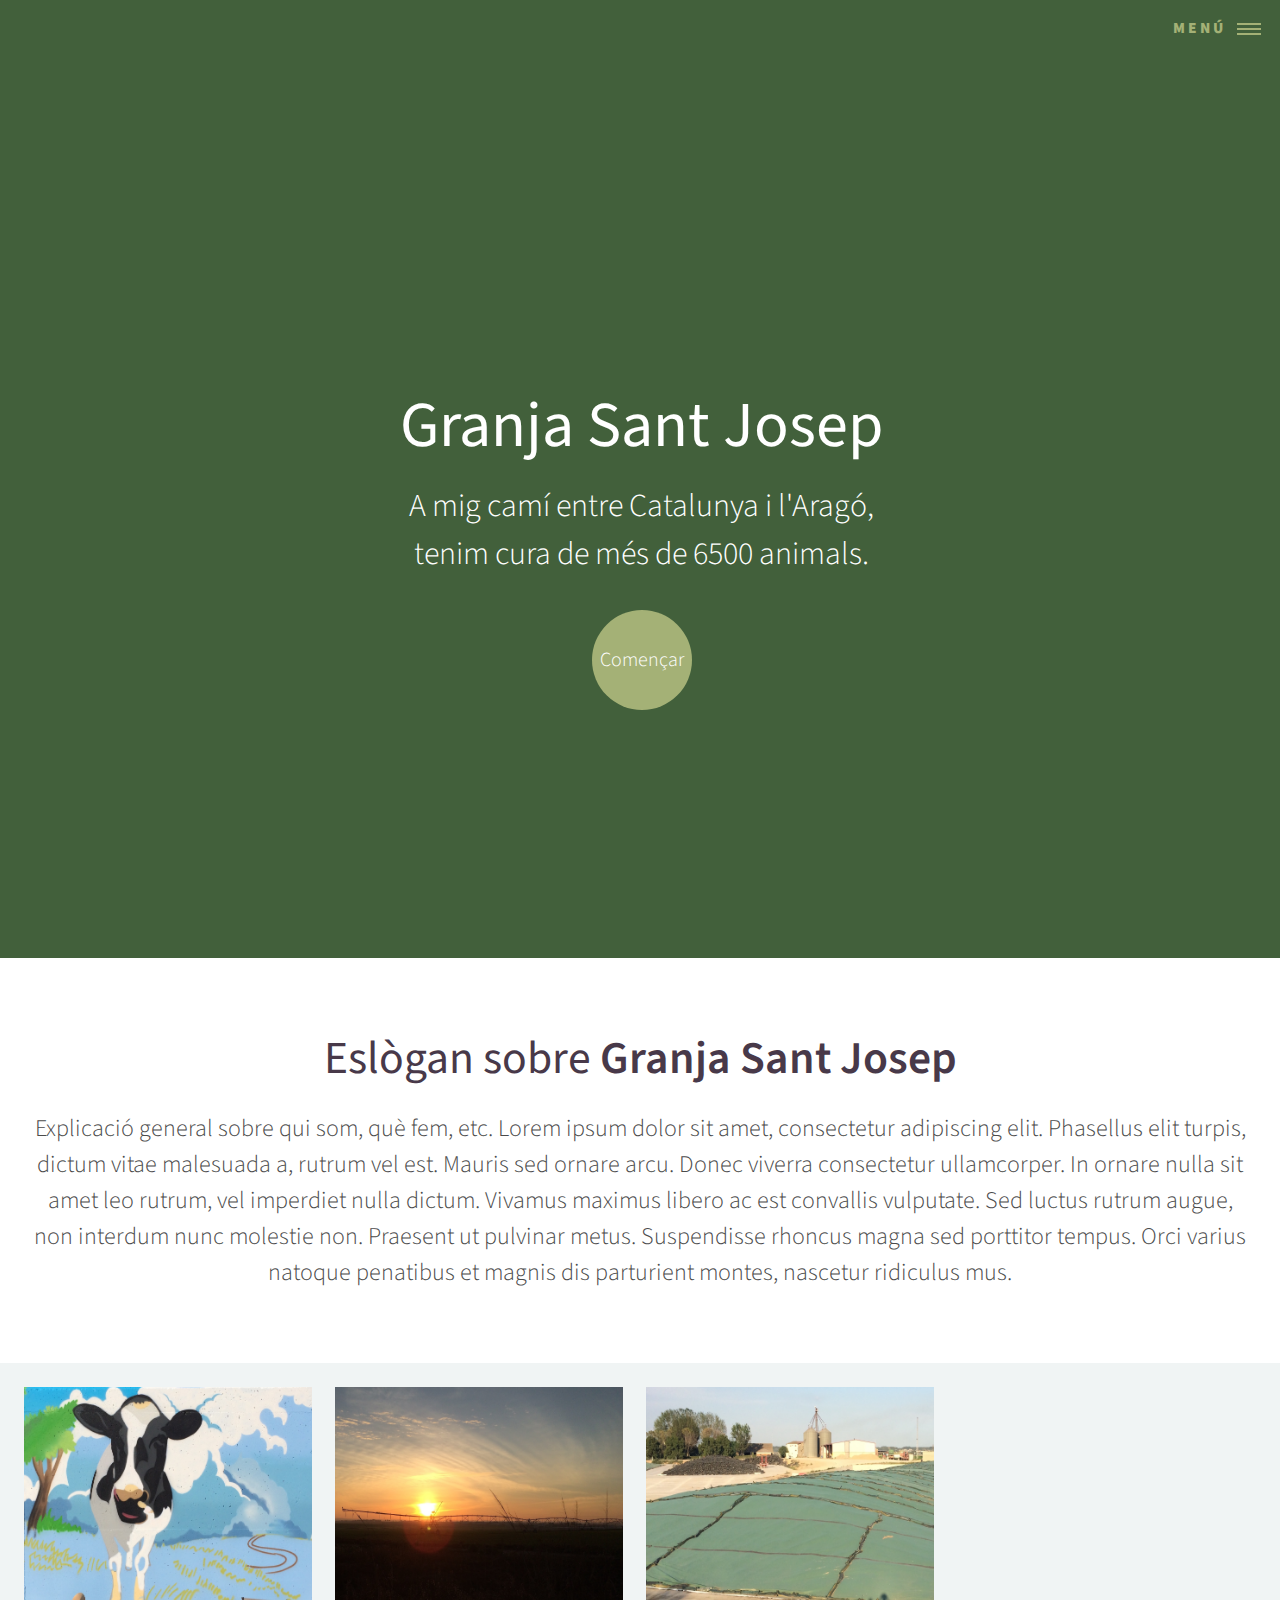
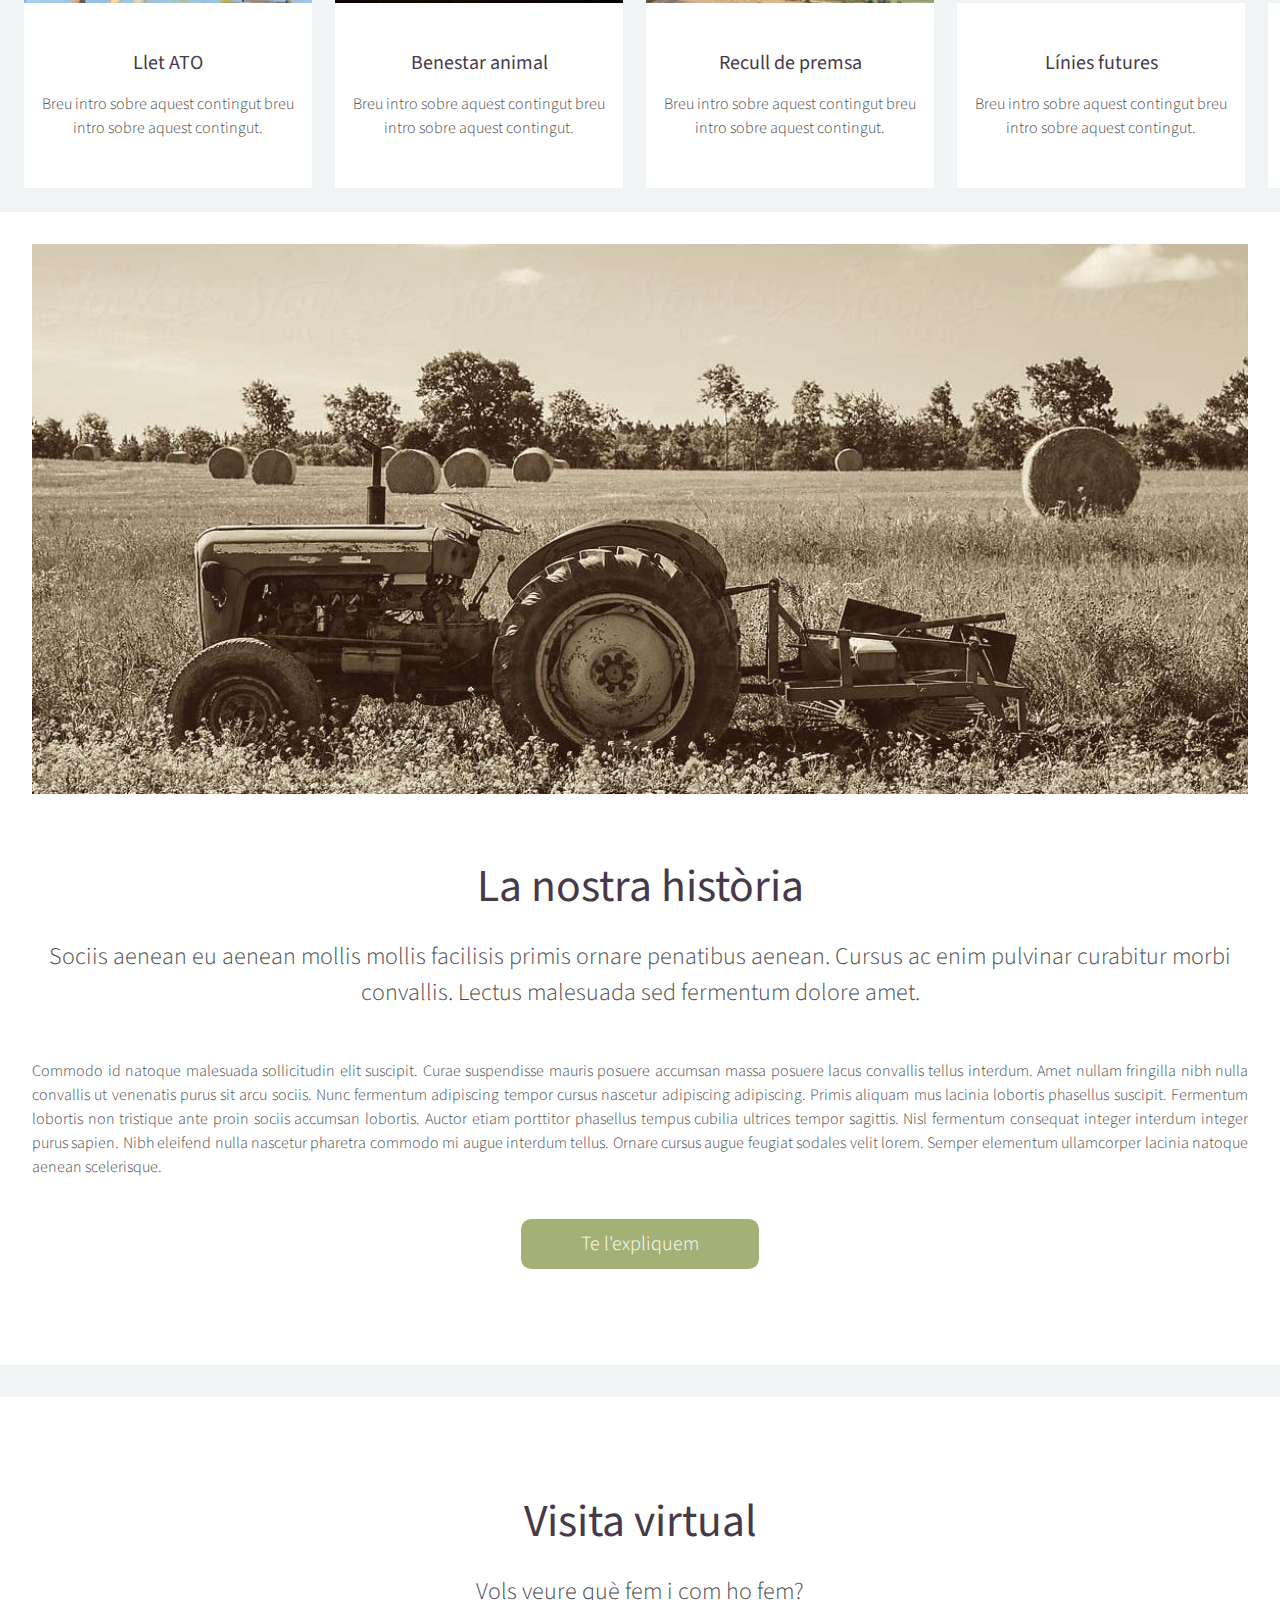
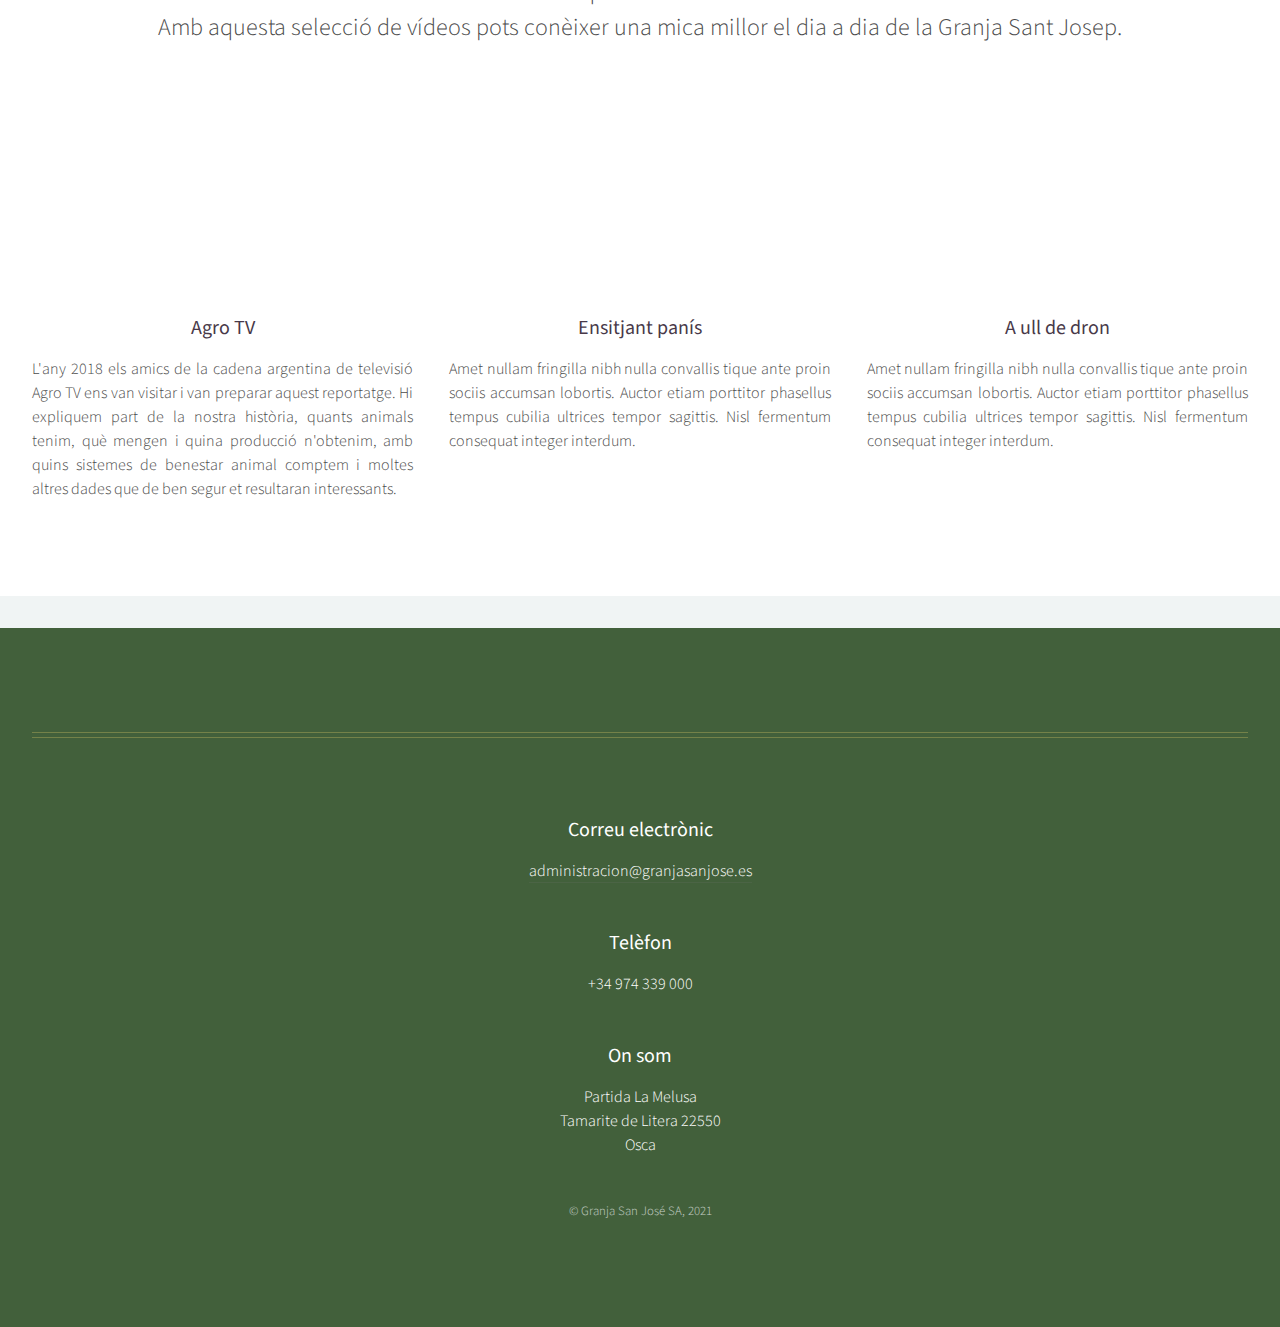
==== commit 7c80b0c6: "Add section with YouTube videos" ====
--- a/index.html
+++ b/index.html
@@ -1,240 +1,273 @@
-<!DOCTYPE HTML>
+<!DOCTYPE html>
 
 <html>
-	<head>
-		<title>Granja Sant Josep</title>
-		<meta charset="utf-8" />
-		<meta name="viewport" content="width=device-width, initial-scale=1, user-scalable=no" />
-		<link rel="stylesheet" href="assets/css/main.css" />
-		<noscript><link rel="stylesheet" href="assets/css/noscript.css" /></noscript>
-	</head>
-	<body class="homepage is-preload">
-		<div id="page-wrapper">
-
-			<!-- Navigation bar -->
-				<nav>
-					<a href="#menu">MENÚ</a>
-				</nav>
-
-			<!-- Menu -->
-				<nav id="menu">
-					<ul class="links">
-						<li><a href="index.html">Torna a l'inici</a></li>
-						<li><a href="section00.html">Llet ATO</a></li>
-						<li><a href="section00.html">Benestar animal</a></li>
-						<li><a href="section00.html">Recull de premsa</a></li>
-						<li><a href="section00.html">Línies futures</a></li>
-						<li><a href="section00.html">El nostre equip</a></li>
-						<li><a href="section00.html">Treballa amb nosaltres</a></li>
-						<li><a href="section00.html">La nostra història</a></li>
-					</ul>
-				</nav>	
-
-			<!-- Header -->
-				<div id="header">
-
-					<!-- Inner -->
-						<div class="inner">
-							<header>
-								<h1><a href="index.html" id="logo">Granja Sant Josep</a></h1>
-								<br />
-								<p>A mig camí entre Catalunya i l'Aragó,<br />
-									tenim cura de més de 6500 animals.</p>
-							</header>
-							<footer>
-								<a href="#banner" class="button circled scrolly" alt="test">Començar</a>
-							</footer>
-						</div>
-
-				</div>
-			
-
-			<!-- Banner -->
-				<section id="banner">
-					<header>
-						<h2>Eslògan sobre <strong>Granja Sant Josep</strong></h2>
-						<p>
-							Explicació general sobre qui som, què fem, etc. Lorem ipsum dolor sit amet, consectetur adipiscing elit. Phasellus elit turpis, dictum vitae malesuada a, rutrum vel est. Mauris sed ornare arcu. Donec viverra consectetur ullamcorper. In ornare nulla sit amet leo rutrum, vel imperdiet nulla dictum. Vivamus maximus libero ac est convallis vulputate. Sed luctus rutrum augue, non interdum nunc molestie non. Praesent ut pulvinar metus. Suspendisse rhoncus magna sed porttitor tempus. Orci varius natoque penatibus et magnis dis parturient montes, nascetur ridiculus mus.
-						</p>
-					</header>
-				</section>
-
-			<!-- Carousel -->
-				<section class="carousel">
-					<div class="reel">
-
-						<article>
-							<a href="#" class="image featured"><img src="images/pic01.jpg" alt="" /></a>
-							<header>
-								<h3><a href="#">Llet ATO</a></h3>
-							</header>
-							<p>Breu intro sobre aquest contingut breu intro sobre aquest contingut.</p>
-						</article>
-
-						<article>
-							<a href="#" class="image featured"><img src="images/pic02.jpg" alt="" /></a>
-							<header>
-								<h3><a href="#">Benestar animal</a></h3>
-							</header>
-							<p>Breu intro sobre aquest contingut breu intro sobre aquest contingut.</p>
-						</article>
-
-						<article>
-							<a href="#" class="image featured"><img src="images/pic03.jpg" alt="" /></a>
-							<header>
-								<h3><a href="#">Recull de premsa</a></h3>
-							</header>
-							<p>Breu intro sobre aquest contingut breu intro sobre aquest contingut.</p>
-						</article>
-
-						<article>
-							<a href="#" class="image featured"><img src="images/pic04.jpg" alt="" /></a>
-							<header>
-								<h3><a href="#">Línies futures</a></h3>
-							</header>
-							<p>Breu intro sobre aquest contingut breu intro sobre aquest contingut.</p>
-						</article>
-
-						<article>
-							<a href="#" class="image featured"><img src="images/pic05.jpg" alt="" /></a>
-							<header>
-								<h3><a href="#">El nostre equip</a></h3>
-							</header>
-							<p>Breu intro sobre aquest contingut breu intro sobre aquest contingut.</p>
-						</article>
-
-						<article>
-							<a href="#" class="image featured"><img src="images/pic06.jpg" alt="" /></a>
-							<header>
-								<h3><a href="#">Treballa amb nosaltres</a></h3>
-							</header>
-							<p>Breu intro sobre aquest contingut breu intro sobre aquest contingut.</p>
-						</article>
-
-					</div>
-				</section>
-
-			<!-- Main -->
-				<div class="wrapper style2">
-
-					<article id="main" class="container special">
-						<a href="#" class="image featured"><img src="images/history.jpg" alt="" /></a>
-						<header>
-							<h2><a href="#">La nostra història</a></h2>
-							<p>
-								Sociis aenean eu aenean mollis mollis facilisis primis ornare penatibus aenean. Cursus ac enim
-								pulvinar curabitur morbi convallis. Lectus malesuada sed fermentum dolore amet.
-							</p>
-						</header>
-						<p>
-							Commodo id natoque malesuada sollicitudin elit suscipit. Curae suspendisse mauris posuere accumsan massa
-							posuere lacus convallis tellus interdum. Amet nullam fringilla nibh nulla convallis ut venenatis purus
-							sit arcu sociis. Nunc fermentum adipiscing tempor cursus nascetur adipiscing adipiscing. Primis aliquam
-							mus lacinia lobortis phasellus suscipit. Fermentum lobortis non tristique ante proin sociis accumsan
-							lobortis. Auctor etiam porttitor phasellus tempus cubilia ultrices tempor sagittis. Nisl fermentum
-							consequat integer interdum integer purus sapien. Nibh eleifend nulla nascetur pharetra commodo mi augue
-							interdum tellus. Ornare cursus augue feugiat sodales velit lorem. Semper elementum ullamcorper lacinia
-							natoque aenean scelerisque.
-						</p>
-						<footer>
-							<a href="#" class="button">Te l'expliquem</a>
-						</footer>
-					</article>
-
-				</div>
-
-			<!-- Features -->
-				<div class="wrapper style1">
-
-					<section id="features" class="container special">
-						<header>
-							<h2>Altres continguts a destacar</h2>
-							<p>Aquí es poden posar continguts als quals es vol donar més pes. Si no, es pot eliminar aquesta secció.</p>
-						</header>
-						<div class="row">
-							<article class="col-4 col-12-mobile special">
-								<a href="#" class="image featured"><img src="images/pic07.jpg" alt="" /></a>
-								<header>
-									<h3><a href="#">Títol contingut</a></h3>
-								</header>
-								<p>
-									Amet nullam fringilla nibh nulla convallis tique ante proin sociis accumsan lobortis. Auctor etiam
-									porttitor phasellus tempus cubilia ultrices tempor sagittis. Nisl fermentum consequat integer interdum.
-								</p>
-							</article>
-							<article class="col-4 col-12-mobile special">
-								<a href="#" class="image featured"><img src="images/pic08.jpg" alt="" /></a>
-								<header>
-									<h3><a href="#">Títol contingut</a></h3>
-								</header>
-								<p>
-									Amet nullam fringilla nibh nulla convallis tique ante proin sociis accumsan lobortis. Auctor etiam
-									porttitor phasellus tempus cubilia ultrices tempor sagittis. Nisl fermentum consequat integer interdum.
-								</p>
-							</article>
-							<article class="col-4 col-12-mobile special">
-								<a href="#" class="image featured"><img src="images/pic09.jpg" alt="" /></a>
-								<header>
-									<h3><a href="#">Títol contingut</a></h3>
-								</header>
-								<p>
-									Amet nullam fringilla nibh nulla convallis tique ante proin sociis accumsan lobortis. Auctor etiam
-									porttitor phasellus tempus cubilia ultrices tempor sagittis. Nisl fermentum consequat integer interdum.
-								</p>
-							</article>
-						</div>
-					</section>
-
-				</div>
-
-			<!-- Footer -->
-				<div id="footer">
-					<div class="container">
-						<div class="row">
-							<div class="col-12">
-<hr />
-								<!-- Contact -->
-									<section class="contact">
-										<header>
-											<h3>Correu electrònic</h3>
-										</header>
-										<p><a href="#">administracion@granjasanjose.es</a></p>
-										<header>
-											<h3>Telèfon</h3>
-										</header>
-										<p>+34 974 339 000</p>
-										<header>
-											<h3>On som</h3>
-										</header>
-										<p>Partida La Melusa<br />
-											Tamarite de Litera 22550<br />
-											Osca</p>									
-										</section>
-
-								<!-- Copyright -->
-									<div class="copyright">
-										<ul class="menu">
-											<li>&copy; Granja San José SA, 2021</li>
-										</ul>
-									</div>
-
-							</div>
-
-						</div>
-					</div>
-				</div>
-
-		</div>
-
-		<!-- Scripts -->
-			<script src="assets/js/jquery.min.js"></script>
-			<script src="assets/js/jquery.dropotron.min.js"></script>
-			<script src="assets/js/jquery.scrolly.min.js"></script>
-			<script src="assets/js/jquery.scrollex.min.js"></script>
-			<script src="assets/js/browser.min.js"></script>
-			<script src="assets/js/breakpoints.min.js"></script>
-			<script src="assets/js/util.js"></script>
-			<script src="assets/js/main.js"></script>
-
-	</body>
-</html>+  <head>
+    <title>Granja Sant Josep</title>
+    <meta charset="utf-8" />
+    <meta name="viewport" content="width=device-width, initial-scale=1, user-scalable=no" />
+    <link rel="stylesheet" href="assets/css/main.css" />
+    <noscript><link rel="stylesheet" href="assets/css/noscript.css" /></noscript>
+  </head>
+  <body class="homepage is-preload">
+    <div id="page-wrapper">
+      <!-- Navigation bar -->
+      <nav>
+        <a href="#menu">MENÚ</a>
+      </nav>
+
+      <!-- Menu in navigation bar-->
+      <nav id="menu">
+        <ul class="links">
+          <li><a href="index.html">Torna a l'inici</a></li>
+          <li><a href="section00.html">Llet ATO</a></li>
+          <li><a href="section00.html">Benestar animal</a></li>
+          <li><a href="section00.html">Recull de premsa</a></li>
+          <li><a href="section00.html">Línies futures</a></li>
+          <li><a href="section00.html">El nostre equip</a></li>
+          <li><a href="section00.html">Treballa amb nosaltres</a></li>
+          <li><a href="section00.html">La nostra història</a></li>
+        </ul>
+      </nav>
+
+      <!-- Header -->
+      <div id="header">
+        <!-- Inner -->
+        <div class="inner">
+          <header>
+            <h1><a href="index.html" id="logo">Granja Sant Josep</a></h1>
+            <br />
+            <p>
+              A mig camí entre Catalunya i l'Aragó,<br />
+              tenim cura de més de 6500 animals.
+            </p>
+          </header>
+          <footer>
+            <a href="#banner" class="button circled scrolly" alt="test">Començar</a>
+          </footer>
+        </div>
+      </div>
+
+      <!-- Banner -->
+      <section id="banner">
+        <header>
+          <h2>Eslògan sobre <strong>Granja Sant Josep</strong></h2>
+          <p>
+            Explicació general sobre qui som, què fem, etc. Lorem ipsum dolor sit amet, consectetur
+            adipiscing elit. Phasellus elit turpis, dictum vitae malesuada a, rutrum vel est. Mauris
+            sed ornare arcu. Donec viverra consectetur ullamcorper. In ornare nulla sit amet leo
+            rutrum, vel imperdiet nulla dictum. Vivamus maximus libero ac est convallis vulputate.
+            Sed luctus rutrum augue, non interdum nunc molestie non. Praesent ut pulvinar metus.
+            Suspendisse rhoncus magna sed porttitor tempus. Orci varius natoque penatibus et magnis
+            dis parturient montes, nascetur ridiculus mus.
+          </p>
+        </header>
+      </section>
+
+      <!-- Carousel -->
+      <section class="carousel">
+        <div class="reel">
+          <article>
+            <a href="#" class="image featured"><img src="images/pic01.jpg" alt="" /></a>
+            <header>
+              <h3><a href="#">Llet ATO</a></h3>
+            </header>
+            <p>Breu intro sobre aquest contingut breu intro sobre aquest contingut.</p>
+          </article>
+
+          <article>
+            <a href="#" class="image featured"><img src="images/pic02.jpg" alt="" /></a>
+            <header>
+              <h3><a href="#">Benestar animal</a></h3>
+            </header>
+            <p>Breu intro sobre aquest contingut breu intro sobre aquest contingut.</p>
+          </article>
+
+          <article>
+            <a href="#" class="image featured"><img src="images/pic03.jpg" alt="" /></a>
+            <header>
+              <h3><a href="#">Recull de premsa</a></h3>
+            </header>
+            <p>Breu intro sobre aquest contingut breu intro sobre aquest contingut.</p>
+          </article>
+
+          <article>
+            <a href="#" class="image featured"><img src="images/pic04.jpg" alt="" /></a>
+            <header>
+              <h3><a href="#">Línies futures</a></h3>
+            </header>
+            <p>Breu intro sobre aquest contingut breu intro sobre aquest contingut.</p>
+          </article>
+
+          <article>
+            <a href="#" class="image featured"><img src="images/pic05.jpg" alt="" /></a>
+            <header>
+              <h3><a href="#">El nostre equip</a></h3>
+            </header>
+            <p>Breu intro sobre aquest contingut breu intro sobre aquest contingut.</p>
+          </article>
+
+          <article>
+            <a href="#" class="image featured"><img src="images/pic06.jpg" alt="" /></a>
+            <header>
+              <h3><a href="#">Treballa amb nosaltres</a></h3>
+            </header>
+            <p>Breu intro sobre aquest contingut breu intro sobre aquest contingut.</p>
+          </article>
+        </div>
+      </section>
+
+      <!-- Main -->
+      <div class="wrapper style2">
+        <article id="main" class="container special">
+          <a href="#" class="image featured"><img src="images/history.jpg" alt="" /></a>
+          <header>
+            <h2><a href="#">La nostra història</a></h2>
+            <p>
+              Sociis aenean eu aenean mollis mollis facilisis primis ornare penatibus aenean. Cursus
+              ac enim pulvinar curabitur morbi convallis. Lectus malesuada sed fermentum dolore
+              amet.
+            </p>
+          </header>
+          <p>
+            Commodo id natoque malesuada sollicitudin elit suscipit. Curae suspendisse mauris
+            posuere accumsan massa posuere lacus convallis tellus interdum. Amet nullam fringilla
+            nibh nulla convallis ut venenatis purus sit arcu sociis. Nunc fermentum adipiscing
+            tempor cursus nascetur adipiscing adipiscing. Primis aliquam mus lacinia lobortis
+            phasellus suscipit. Fermentum lobortis non tristique ante proin sociis accumsan
+            lobortis. Auctor etiam porttitor phasellus tempus cubilia ultrices tempor sagittis. Nisl
+            fermentum consequat integer interdum integer purus sapien. Nibh eleifend nulla nascetur
+            pharetra commodo mi augue interdum tellus. Ornare cursus augue feugiat sodales velit
+            lorem. Semper elementum ullamcorper lacinia natoque aenean scelerisque.
+          </p>
+          <footer>
+            <a href="#" class="button">Te l'expliquem</a>
+          </footer>
+        </article>
+      </div>
+
+      <!-- Features -->
+      <div class="wrapper style1">
+        <section id="features" class="container special">
+          <header>
+            <h2>Visita virtual</h2>
+            <p>
+              Vols veure què fem i com ho fem?<br />Amb aquesta selecció de vídeos pots conèixer una
+              mica millor el dia a dia de la Granja Sant Josep.
+            </p>
+          </header>
+          <div class="row">
+            <article class="col-4 col-12-mobile special">
+              <iframe
+                width="100%"
+                height="53%"
+                src="https://www.youtube.com/embed/_UerE92HgGE"
+                frameborder="0"
+                allow="accelerometer; autoplay; clipboard-write; encrypted-media; gyroscope; picture-in-picture"
+                allowfullscreen
+              ></iframe>
+              <header>
+                <h3>Agro TV</h3>
+              </header>
+              <p>
+                L'any 2018 els amics de la cadena argentina de televisió Agro TV ens van visitar i
+                van preparar aquest reportatge. Hi expliquem part de la nostra història, quants
+                animals tenim, què mengen i quina producció n'obtenim, amb quins sistemes de
+                benestar animal comptem i moltes altres dades que de ben segur et resultaran
+                interessants.
+              </p>
+              <br />
+              <br />
+            </article>
+            <article class="col-4 col-12-mobile special">
+              <iframe
+                width="100%"
+                height="53%"
+                src="https://www.youtube.com/embed/rOiSq2S-9sI"
+                frameborder="0"
+                allow="accelerometer; autoplay; clipboard-write; encrypted-media; gyroscope; picture-in-picture"
+                allowfullscreen
+              ></iframe>
+              <header>
+                <h3>Ensitjant panís</h3>
+              </header>
+              <p>
+                Amet nullam fringilla nibh nulla convallis tique ante proin sociis accumsan
+                lobortis. Auctor etiam porttitor phasellus tempus cubilia ultrices tempor sagittis.
+                Nisl fermentum consequat integer interdum.
+              </p>
+              <br />
+              <br />
+            </article>
+            <article class="col-4 col-12-mobile special">
+              <iframe
+                width="100%"
+                height="53%"
+                src="https://www.youtube.com/embed/SnB0WfO0LrQ"
+                frameborder="0"
+                allow="accelerometer; autoplay; clipboard-write; encrypted-media; gyroscope; picture-in-picture"
+                allowfullscreen
+              ></iframe>
+              <header>
+                <h3>A ull de dron</h3>
+              </header>
+              <p>
+                Amet nullam fringilla nibh nulla convallis tique ante proin sociis accumsan
+                lobortis. Auctor etiam porttitor phasellus tempus cubilia ultrices tempor sagittis.
+                Nisl fermentum consequat integer interdum.
+              </p>
+              <br />
+              <br />
+            </article>
+          </div>
+        </section>
+      </div>
+
+      <!-- Footer -->
+      <div id="footer">
+        <div class="container">
+          <div class="row">
+            <div class="col-12">
+              <hr />
+              <!-- Contact -->
+              <section class="contact">
+                <header>
+                  <h3>Correu electrònic</h3>
+                </header>
+                <p><a href="#">administracion@granjasanjose.es</a></p>
+                <header>
+                  <h3>Telèfon</h3>
+                </header>
+                <p>+34 974 339 000</p>
+                <header>
+                  <h3>On som</h3>
+                </header>
+                <p>
+                  Partida La Melusa<br />
+                  Tamarite de Litera 22550<br />
+                  Osca
+                </p>
+              </section>
+
+              <!-- Copyright -->
+              <div class="copyright">
+                <ul class="menu">
+                  <li>&copy; Granja San José SA, 2021</li>
+                </ul>
+              </div>
+            </div>
+          </div>
+        </div>
+      </div>
+    </div>
+
+    <!-- Scripts -->
+    <script src="assets/js/jquery.min.js"></script>
+    <script src="assets/js/jquery.dropotron.min.js"></script>
+    <script src="assets/js/jquery.scrolly.min.js"></script>
+    <script src="assets/js/jquery.scrollex.min.js"></script>
+    <script src="assets/js/browser.min.js"></script>
+    <script src="assets/js/breakpoints.min.js"></script>
+    <script src="assets/js/util.js"></script>
+    <script src="assets/js/main.js"></script>
+  </body>
+</html>
--- a/assets/css/main.css
+++ b/assets/css/main.css
@@ -1,7 +1,4 @@
 /* Imports -------------------------------------------------------------------------------------- */
-/* Functions ------------------------------------------------------------------------------------ */
-/* Palette -------------------------------------------------------------------------------------- */
-/* Durations ------------------------------------------------------------------------------------ */
 /* Reset CSS ------------------------------------------------------------------------------------ */
 /**
  * The goal of a reset stylesheet is to reduce browser inconsistencies in things like default line 
@@ -183,7 +180,7 @@
   color: #4b4b4b;
   font-size: 15pt;
   line-height: 1.85em;
-  font-family: "Source Sans Pro", sans-serif;
+  font-family: "Source Sans Pro", Helvetica, sans-serif;
   font-weight: 300;
 }
 
@@ -201,7 +198,7 @@
 select {
   font-size: 15pt;
   line-height: 1.85em;
-  font-family: "Source Sans Pro", sans-serif;
+  font-family: "Source Sans Pro", Helvetica, sans-serif;
   font-weight: 300;
 }
 
@@ -464,11 +461,6 @@
   padding: 6em 0 6em 0;
   background: #42603b;
   color: #fff;
-}
-
-#footer .icon.circled {
-  background: #fff;
-  color: #42603b;
 }
 
 #footer header {
@@ -751,7 +743,7 @@
 }
 
 #menu .close:before {
-  background-image: url("data:image/svg+xml;charset=utf8,%3Csvg xmlns='http://www.w3.org/2000/svg' xmlns:xlink='http://www.w3.org/1999/xlink' width='20px' height='20px' viewBox='0 0 20 20' zoomAndPan='disable'%3E%3Cstyle%3Eline %7B stroke: %23ffffff%3B stroke-width: 2%3B %7D%3C/style%3E%3Cline x1='0' y1='0' x2='20' y2='20' /%3E%3Cline x1='20' y1='0' x2='0' y2='20' /%3E%3C/svg%3E");
+  background-image: url("data:image/svg+xml;charset=utf8,%3Csvg xmlns='http://www.w3.org/2000/svg' xmlns:xlink='http://www.w3.org/1999/xlink' width='20px' height='20px' viewBox='0 0 20 20' zoomAndPan='disable'%3E%3Cstyle%3Eline %7B stroke: %23a4b176%3B stroke-width: 2%3B %7D%3C/style%3E%3Cline x1='0' y1='0' x2='20' y2='20' /%3E%3Cline x1='20' y1='0' x2='0' y2='20' /%3E%3C/svg%3E");
 }
 
 #menu .close:after {
@@ -873,8 +865,6 @@
   transition: opacity 0.35s ease, visibility 0.35s, -webkit-transform 0.35s ease;
   transition: transform 0.35s ease, opacity 0.35s ease, visibility 0.35s;
   transition: transform 0.35s ease, opacity 0.35s ease, visibility 0.35s, -webkit-transform 0.35s ease;
-  transition: transform 0.35s ease, opacity 0.35s ease, visibility 0.35s,- -webkit-transform 0.35s ease;
   -moz-align-items: center;
   -ms-align-items: center;
   -webkit-box-align: center;
@@ -912,8 +902,6 @@
   transition: opacity 0.35s ease, visibility 0.35s, -webkit-transform 0.35s ease-out;
   transition: transform 0.35s ease-out, opacity 0.35s ease, visibility 0.35s;
   transition: transform 0.35s ease-out, opacity 0.35s ease, visibility 0.35s, -webkit-transform 0.35s ease-out;
-  transition: transform 0.35s ease-out, opacity 0.35s ease, visibility 0.35s,- -webkit-transform 0.35s ease-out;
   -webkit-transform: rotateX(20deg);
   transform: rotateX(20deg);
   -webkit-overflow-scrolling: touch;
@@ -2676,68 +2664,6 @@
   border-top: solid 2px #e5e5e5;
 }
 
-/* Post */
-.post.stub {
-  text-align: center;
-}
-
-.post.stub header {
-  margin: 0;
-}
-
-/* Icons */
-.icon {
-  text-decoration: none;
-  text-decoration: none;
-}
-
-.icon:before {
-  -moz-osx-font-smoothing: grayscale;
-  -webkit-font-smoothing: antialiased;
-  display: inline-block;
-  font-style: normal;
-  font-variant: normal;
-  text-rendering: auto;
-  line-height: 1;
-  text-transform: none !important;
-  font-family: "Font Awesome 5 Free";
-  font-weight: 400;
-}
-
-.icon:before {
-  line-height: inherit;
-  font-size: 1.25em;
-}
-
-.icon > .label {
-  display: none;
-}
-
-.icon.solid:before {
-  font-weight: 900;
-}
-
-.icon.brands:before {
-  font-family: "Font Awesome 5 Brands";
-}
-
-.icon.circled {
-  position: relative;
-  display: inline-block;
-  background: #42603b;
-  color: #fff;
-  border-radius: 100%;
-  width: 3em;
-  height: 3em;
-  line-height: 3em;
-  text-align: center;
-  font-size: 1.25em;
-}
-
-header .icon.circled {
-  margin: 0 0 2em 0;
-}
-
 /* Wrapper */
 .wrapper {
   background: #fff;
@@ -2983,9 +2909,6 @@
     font-size: 13pt;
     line-height: 1.65em;
   }
-  .tweet {
-    text-align: center;
-  }
   .timestamp {
     display: block;
     text-align: center;
@@ -3005,11 +2928,6 @@
 }
 
 /* Mobile */
-#navPanel,
-#titleBar {
-  display: none;
-}
-
 @media screen and (max-width: 736px) {
   /* Basic */
   html,
@@ -3107,152 +3025,7 @@
   #page-wrapper {
     -webkit-backface-visibility: hidden;
     backface-visibility: hidden;
-    -webkit-transition: -webkit-transform 0.5s ease;
-    transition: -webkit-transform 0.5s ease;
-    transition: transform 0.5s ease;
-    transition: transform 0.5s ease, -webkit-transform 0.5s ease;
     padding-bottom: 1px;
-  }
-  #navButton {
-    -webkit-backface-visibility: hidden;
-    backface-visibility: hidden;
-    -webkit-transition: -webkit-transform 0.5s ease;
-    transition: -webkit-transform 0.5s ease;
-    transition: transform 0.5s ease;
-    transition: transform 0.5s ease, -webkit-transform 0.5s ease;
-    display: none;
-    height: 44px;
-    left: 0;
-    position: fixed;
-    top: 0;
-    width: 100%;
-    z-index: 10001;
-  }
-  #navButton .toggle {
-    text-decoration: none;
-    position: absolute;
-    left: 0;
-    top: 0;
-    width: 100%;
-    height: 100%;
-    border: 0;
-    outline: 0;
-  }
-  #navButton .toggle:before {
-    -moz-osx-font-smoothing: grayscale;
-    -webkit-font-smoothing: antialiased;
-    display: inline-block;
-    font-style: normal;
-    font-variant: normal;
-    text-rendering: auto;
-    line-height: 1;
-    text-transform: none !important;
-    font-family: "Font Awesome 5 Free";
-    font-weight: 900;
-  }
-  #navButton .toggle:before {
-    text-decoration: none;
-    font-style: normal;
-    content: "\f0c9";
-    color: #fff;
-    color: rgba(255, 255, 255, 0.75);
-    text-align: center;
-    display: block;
-    font-size: 14px;
-    width: 80px;
-    height: 30px;
-    line-height: 30px;
-    position: absolute;
-    left: 50%;
-    margin-left: -40px;
-    background: rgba(132, 128, 136, 0.75);
-    border-top: 0;
-    border-radius: 0 0 0.35em 0.35em;
-  }
-  #navPanel {
-    -webkit-backface-visibility: hidden;
-    backface-visibility: hidden;
-    -webkit-transform: translateY(-50vh);
-    transform: translateY(-50vh);
-    -webkit-transition: -webkit-transform 0.5s ease;
-    transition: -webkit-transform 0.5s ease;
-    transition: transform 0.5s ease;
-    transition: transform 0.5s ease, -webkit-transform 0.5s ease;
-    display: block;
-    height: 50vh;
-    left: 0;
-    overflow-y: auto;
-    position: fixed;
-    top: 0;
-    width: 100%;
-    z-index: 10002;
-    background: #1f1920;
-    -webkit-box-shadow: inset 0px -2px 5px 0px rgba(0, 0, 0, 0.25);
-            box-shadow: inset 0px -2px 5px 0px rgba(0, 0, 0, 0.25);
-    font-size: 1em;
-  }
-  #navPanel:before {
-    content: "";
-    display: block;
-    position: absolute;
-    left: 0;
-    top: 0;
-    width: 100%;
-    height: 100%;
-    background: url("images/overlay.png");
-    background-size: 128px 128px;
-  }
-  #navPanel .link {
-    position: relative;
-    z-index: 1;
-    display: block;
-    text-decoration: none;
-    padding: 0.5em;
-    color: #ddd;
-    border: 0;
-    border-top: dotted 1px rgba(255, 255, 255, 0.05);
-  }
-  #navPanel .link:first-child {
-    border-top: 0;
-  }
-  #navPanel .link.depth-0 {
-    color: #fff;
-    font-weight: 600;
-  }
-  #navPanel .indent-1 {
-    display: inline-block;
-    width: 1em;
-  }
-  #navPanel .indent-2 {
-    display: inline-block;
-    width: 2em;
-  }
-  #navPanel .indent-3 {
-    display: inline-block;
-    width: 3em;
-  }
-  #navPanel .indent-4 {
-    display: inline-block;
-    width: 4em;
-  }
-  #navPanel .indent-5 {
-    display: inline-block;
-    width: 5em;
-  }
-  #navPanel .depth-0 {
-    color: #fff;
-  }
-  body.navPanel-visible #page-wrapper {
-    -webkit-transform: translateY(50vh);
-    transform: translateY(50vh);
-  }
-  body.navPanel-visible #navButton {
-    -webkit-transform: translateY(50vh);
-    transform: translateY(50vh);
-  }
-  body.navPanel-visible #navPanel {
-    -webkit-transform: translateY(0);
-    transform: translateY(0);
   }
   /* Wrapper */
   .wrapper {
--- a/assets/css/noscript.css
+++ b/assets/css/noscript.css
@@ -1,6 +1,3 @@
-/* Palette -------------------------------------------------------------------------------------- */
-/* Durations ------------------------------------------------------------------------------------ */
-/* Functions ------------------------------------------------------------------------------------ */
 /* Carousel */
 .carousel {
   overflow-x: auto;
